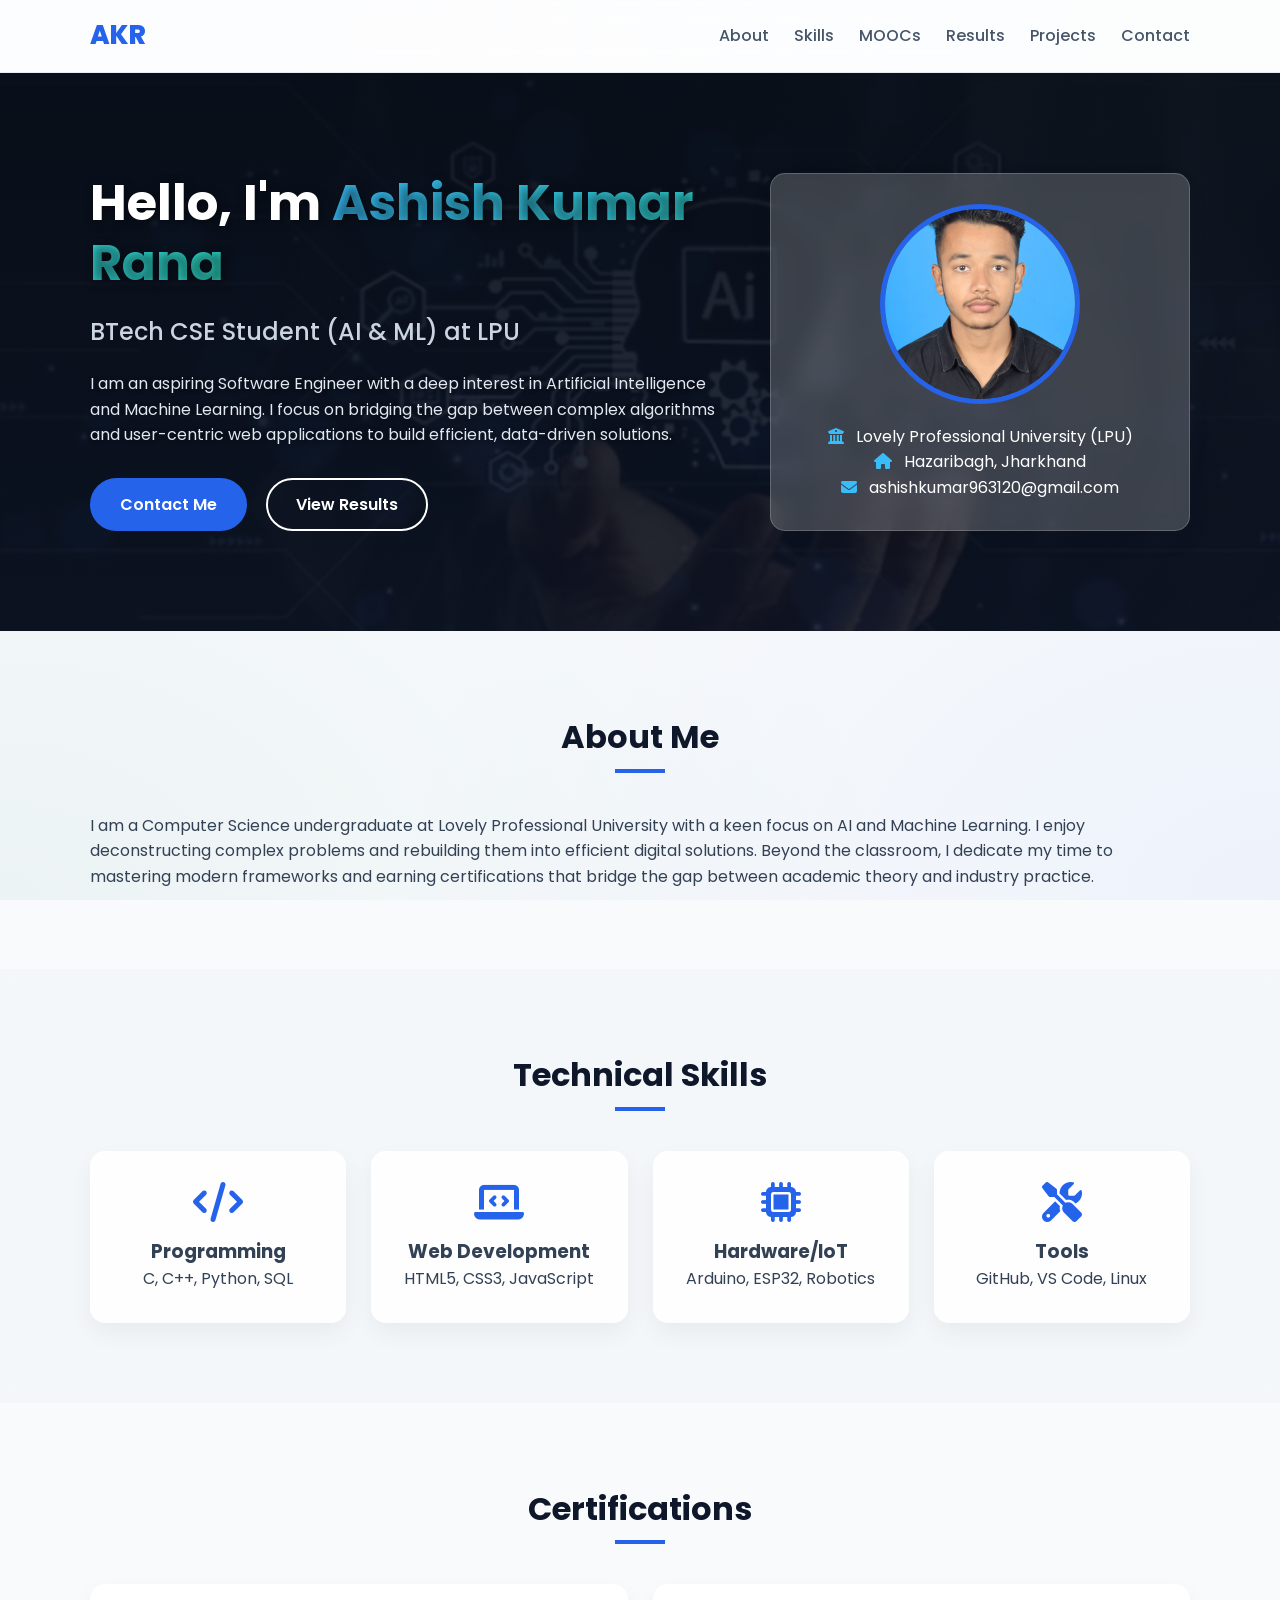
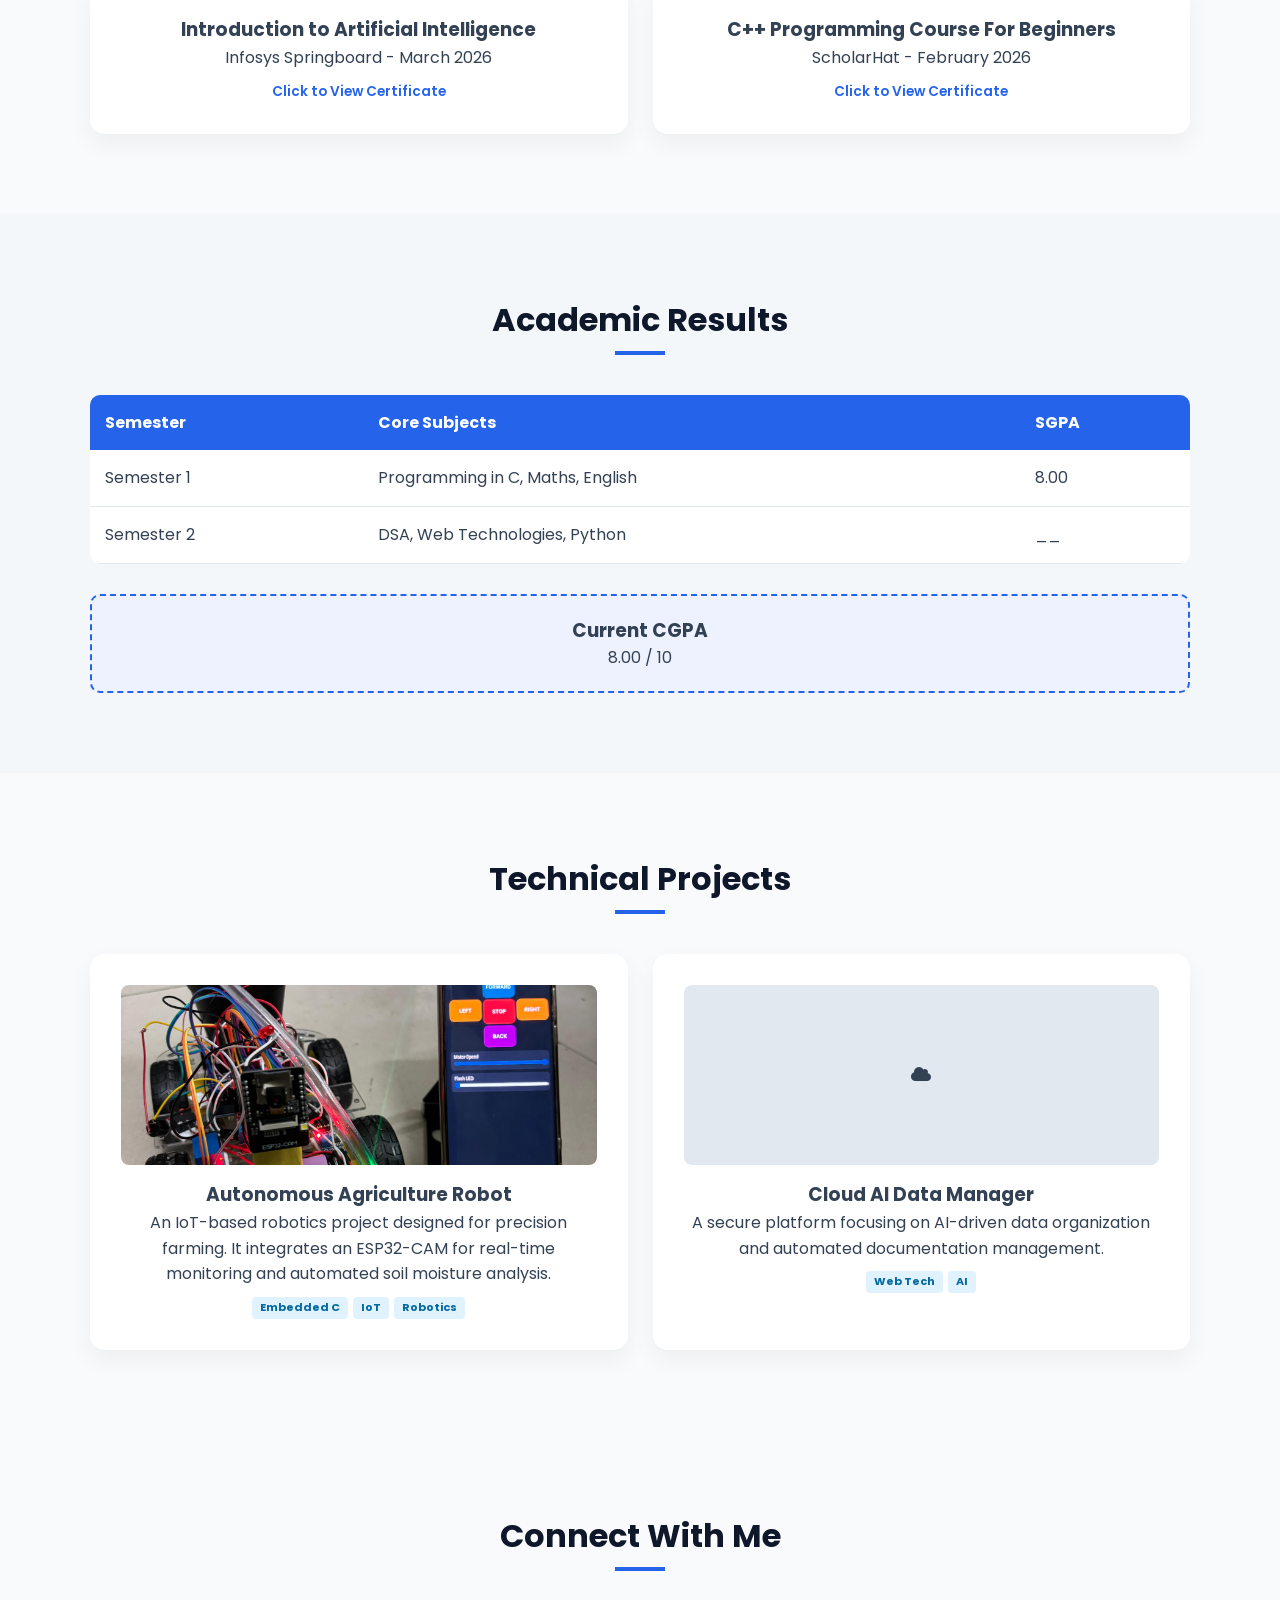
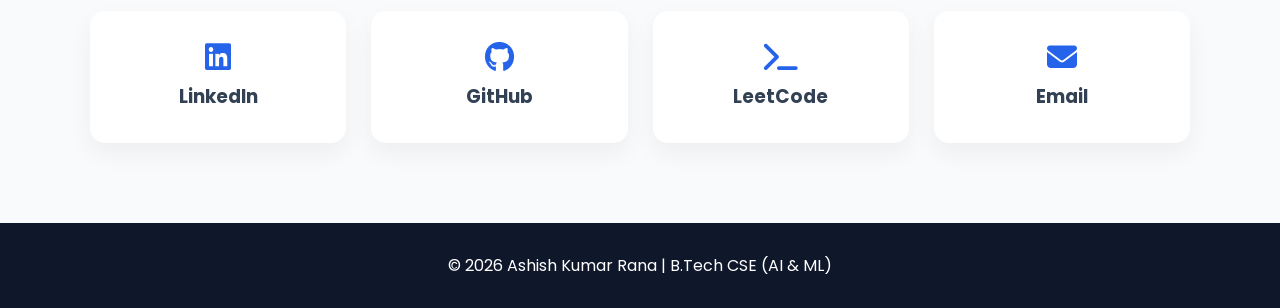
==== index.html @ e7916a93 "Add files via upload" ====
<!DOCTYPE html>
<html lang="en">
<head>
  <meta charset="UTF-8" />
 <meta name="viewport" content="width=device-width, initial-scale=1.0">
  <title>Ashish Kumar Rana | Portfolio</title>
  <link rel="preconnect" href="https://fonts.googleapis.com">
  <link rel="preconnect" href="https://fonts.gstatic.com" crossorigin>
  <link href="https://fonts.googleapis.com/css2?family=Poppins:wght@300;400;500;600;700&display=swap" rel="stylesheet">
  <link rel="stylesheet" href="https://cdnjs.cloudflare.com/ajax/libs/font-awesome/6.4.0/css/all.min.css">
  <link rel="stylesheet" href="style.css">
</head>
<body>

  <header>
    <div class="container">
      <nav>
        <div class="logo">AKR</div>
        <ul class="nav-links">
          <li><a href="#about">About</a></li>
          <li><a href="#skills">Skills</a></li>
          <li><a href="#certifications">MOOCs</a></li>
          <li><a href="#results">Results</a></li>
          <li><a href="#projects">Projects</a></li>
          <li><a href="#contact">Contact</a></li>
        </ul>
      </nav>
    </div>
  </header>

  <section class="hero" id="home">
    <div class="container hero-content">
      <div class="hero-text">
        <h1>Hello, I'm <span class="accent-text">Ashish Kumar Rana</span></h1>
        <h2>BTech CSE Student (AI & ML) at LPU</h2>
        <p>
        I am an aspiring Software Engineer with a deep interest in Artificial Intelligence and Machine Learning. I focus on bridging the gap between complex algorithms and user-centric web applications to build efficient, data-driven solutions.
        </p>
        <div class="hero-btns">
            <a href="#contact" class="btn">Contact Me</a>
            <a href="#results" class="btn btn-alt">View Results</a>
        </div>
      </div>

     <div class="profile-card">
  <div class="image-container">
      <img src="A-6147.jpg" alt="Ashish Kumar Rana" class="profile-img">
  </div>
  <div class="profile-info">
      <p><i class="fas fa-university"></i> Lovely Professional University (LPU)</p>
      <p><i class="fas fa-home"></i> Hazaribagh, Jharkhand</p>
      <p><i class="fas fa-envelope"></i> ashishkumar963120@gmail.com</p>
  </div>
</div>
    </div>
  </section>

  <section id="about" class="about">
    <div class="container">
      <h2 class="section-title">About Me</h2>
      <p>
       I am a Computer Science undergraduate at Lovely Professional University 
       with a keen focus on AI and Machine Learning. I enjoy deconstructing complex 
       problems and rebuilding them into efficient digital solutions. Beyond the 
       classroom, I dedicate my time to mastering modern frameworks and earning
        certifications that bridge the gap between academic theory and industry practice.
      </p>
    </div>
  </section>

  <section id="skills" class="bg-light">
    <div class="container">
      <h2 class="section-title">Technical Skills</h2>
      <div class="skills-grid">
        <div class="skill-box">
          <i class="fas fa-code"></i>
          <h3>Programming</h3>
          <p>C, C++, Python, SQL</p>
        </div>
        <div class="skill-box">
          <i class="fas fa-laptop-code"></i>
          <h3>Web Development</h3>
          <p>HTML5, CSS3, JavaScript</p>
        </div>
        <div class="skill-box">
          <i class="fas fa-microchip"></i>
          <h3>Hardware/IoT</h3>
          <p>Arduino, ESP32, Robotics</p>
        </div>
        <div class="skill-box">
          <i class="fas fa-tools"></i>
          <h3>Tools</h3>
          <p>GitHub, VS Code, Linux</p>
        </div>
      </div>
    </div>
  </section>

 <section id="certifications">
  <div class="container">
    <h2 class="section-title">Certifications</h2>
    <div class="cert-grid">

      
  
  <a href="image.png" target="_blank" class="cert-link">
    <div class="cert-box">
      <h3>Introduction to Artificial Intelligence</h3>
      <p>Infosys Springboard - March 2026</p>
      <span class="view-btn">Click to View Certificate</span>
    </div>
  </a>

  <a href="Screenshot 2026-02-07 154419.png" target="_blank" class="cert-link">
    <div class="cert-box">
      <h3>C++ Programming Course For Beginners</h3>
      <p>ScholarHat - February 2026</p>
      <span class="view-btn">Click to View Certificate</span>
    </div>
  </a>

</div>
      </a>

    </div>
  </div>
</section>

  <section id="results" class="bg-light">
    <div class="container">
      <h2 class="section-title">Academic Results</h2>
      <div class="table-container">
          <table class="result-table">
            <thead>
                <tr>
                  <th>Semester</th>
                  <th>Core Subjects</th>
                  <th>SGPA</th>
                </tr>
            </thead>
            <tbody>
                <tr>
                  <td>Semester 1</td>
                  <td>Programming in C, Maths, English</td>
                  <td>8.00</td>
                </tr>
                <tr>
                  <td>Semester 2</td>
                  <td>DSA, Web Technologies, Python</td>
                  <td>__</td>
                </tr>
            </tbody>
          </table>
      </div>

      <div class="cgpa-box">
        <h3>Current CGPA</h3>
        <p>8.00 / 10</p>
      </div>
    </div>
  </section>

 <section id="projects">
  <div class="container">
    <h2 class="section-title">Technical Projects</h2>
    <div class="project-grid">
      
      <div class="project-box">
        <div class="project-img-wrapper">
          <img src="image copy.png" alt="Smart Agriculture Robot" class="project-img">
        </div>
        <h3>Autonomous Agriculture Robot</h3>
        <p>An IoT-based robotics project designed for precision farming. It integrates an ESP32-CAM for real-time monitoring and automated soil moisture analysis.</p>
        <div class="tags">
          <span>Embedded C</span>
          <span>IoT</span>
          <span>Robotics</span>
        </div>
      </div>

      <div class="project-box">
        
        <div class="project-img-wrapper">
           <div class="placeholder-icon"><i class="fas fa-cloud"></i></div>
        </div>
        <h3>Cloud AI Data Manager</h3>
        <p>A secure platform focusing on AI-driven data organization and automated documentation management.</p>
        <div class="tags">
          <span>Web Tech</span>
          <span>AI</span>
        </div>
      </div>

    </div>
  </div>
</section>

  <section id="contact">
    <div class="container">
      <h2 class="section-title">Connect With Me</h2>
      <div class="contact-grid">
        <a href="https://linkedin.com/in/ashishkumarrana07" target="_blank" class="contact-box link-box">
          <i class="fab fa-linkedin"></i>
          <h3>LinkedIn</h3>
        </a>
        <a href="https://github.com/ashishkumar963120-debug" target="_blank" class="contact-box link-box">
          <i class="fab fa-github"></i>
          <h3>GitHub</h3>
        </a>
        <a href="https://leetcode.com/u/Ashish_Kumar_Rana07/" target="_blank" class="contact-box link-box">
          <i class="fas fa-terminal"></i>
          <h3>LeetCode</h3>
        </a>
        <a href="mailto:ashishkumar963120@gmail.com" class="contact-box link-box">
  <i class="fas fa-envelope"></i>
  <h3>Email</h3>
</a>
      </div>
    </div>
  </section>

  <footer>
    <div class="container">
      <p>© 2026 Ashish Kumar Rana | B.Tech CSE (AI & ML)</p>
    </div>
  </footer>

</body>
</html>
---- style.css ----
/* --- 1. Global Reset & Body --- */
* {
    margin: 0;
    padding: 0;
    box-sizing: border-box;
    font-family: 'Poppins', sans-serif;
}

body {
    background-color: #f8fafc;
    /* Mesh Gradient Background */
    background-image: 
        radial-gradient(at 0% 0%, rgba(37, 99, 235, 0.05) 0px, transparent 50%), 
        radial-gradient(at 100% 0%, rgba(15, 118, 110, 0.05) 0px, transparent 50%),
        radial-gradient(at 100% 100%, rgba(37, 99, 235, 0.05) 0px, transparent 50%),
        radial-gradient(at 0% 100%, rgba(15, 118, 110, 0.05) 0px, transparent 50%);
    color: #334155;
    line-height: 1.6;
    background-attachment: fixed;
}

html {
    scroll-behavior: smooth;
}

/* --- 2. Reusable Layout Classes --- */
.container {
    width: 90%;
    max-width: 1100px;
    margin: auto;
}

.accent-text {
    /* Brightened gradient for readability on dark hero background */
    background: linear-gradient(to right, #38bdf8, #2dd4bf);
    -webkit-background-clip: text;
    -webkit-text-fill-color: transparent;
    font-weight: 700;
}

.bg-light {
    background-color: rgba(241, 245, 249, 0.6);
    backdrop-filter: blur(10px);
}

/* --- 3. Header & Navigation --- */
header {
    background: rgba(255, 255, 255, 0.8);
    backdrop-filter: blur(12px);
    padding: 15px 0;
    position: sticky;
    top: 0;
    z-index: 1000;
    border-bottom: 1px solid rgba(226, 232, 240, 0.8);
}

nav {
    display: flex;
    justify-content: space-between;
    align-items: center;
}

.logo {
    font-size: 26px;
    font-weight: 800;
    color: #2563eb;
}

.nav-links {
    list-style: none;
    display: flex;
    gap: 25px;
}

.nav-links a {
    text-decoration: none;
    color: #475569;
    font-weight: 500;
    transition: 0.3s;
}

.nav-links a:hover {
    color: #2563eb;
}

/* --- 4. Hero Section (With Background Image & Readability Fix) --- */
.hero {
    padding: 100px 0;
    position: relative;
    /* Darker overlay for better text contrast */
    background-image: linear-gradient(rgba(15, 23, 42, 0.85), rgba(15, 23, 42, 0.75)), 
                      url('image copy 4.png');
    background-attachment: fixed;
    background-size: cover;
    background-position: center;
    background-repeat: no-repeat;
    color: white; /* Base text color for hero */
}



/* others */
/* --- 4. Enhanced Hero Section (High-Tech Theme) --- */
.hero {
    padding: 100px 0;
    position: relative;
    overflow: hidden;

    /* Step A: Apply Dark Tech Gradient Overly */
    /* linear-gradient(Darker Tint, Medium Tint) */
    background-image: linear-gradient(rgba(8, 15, 25, 0.95), rgba(15, 23, 42, 0.85)), 
                      url('image copy 4.png'); /* Use a specific high-tech network image link here or use your image file name */
    
    /* Step B: Fixed Parallax Effect */
    background-attachment: fixed; /* Pins image while text scrolls */
    background-size: cover;      /* Prevents stretching */
    background-position: center;   /* Centers the image */
    background-repeat: no-repeat;
    
    /* Step C: Global text color for hero is now white */
    color: white; 
}

/* Make sure text above image is clear */
.hero-content {
    display: grid;
    grid-template-columns: 1.2fr 0.8fr;
    gap: 50px;
    align-items: center;
    z-index: 2;
}

/* Main Hello text */
.hero-text h1 {
    font-size: 50px;
    line-height: 1.2;
    margin-bottom: 20px;
    /* Soft shadow to outline letters */
    text-shadow: 2px 2px 10px rgba(0, 0, 0, 0.5);
}

/* Your Name: Bright Neon-Tech Gradient */
.accent-text {
    background: linear-gradient(to right, #38bdf8, #2dd4bf);
    -webkit-background-clip: text;
    -webkit-text-fill-color: transparent;
    font-weight: 700;
}

/* Secondary Course Info text */
.hero-text h2 {
    font-weight: 500;
    color: #cbd5e1; /* Lighter gray */
    margin-bottom: 20px;
}

/* Description paragraph text shadow */
.hero-text p {
    color: #e2e8f0;
    text-shadow: 1px 1px 5px rgba(0, 0, 0, 0.3);
}

/* --- 5. Enhanced Profile & Standard Cards --- */
/* (Base styles remain the same, just updating icon color) */
.profile-info i {
    color: #38bdf8; /* Bright Cyan icons to match name */
    margin-right: 8px;
}

/* --- 7. Buttons (Readable on Dark Background) --- */
.hero-btns {
    margin-top: 30px;
}

.btn {
    padding: 12px 28px;
    border-radius: 50px;
    text-decoration: none;
    font-weight: 600;
    display: inline-block;
    transition: 0.3s;
    background: #2563eb;
    color: white;
    border: 2px solid #2563eb;
}

.btn-alt {
    background: transparent;
    color: white;
    border: 2px solid white;
    margin-left: 15px;
}

.btn:hover {
    transform: translateY(-3px);
    box-shadow: 0 10px 20px rgba(56, 189, 248, 0.3);
    background: white;
    color: #2563eb;
}
/* others */



.hero-content {
    display: grid;
    grid-template-columns: 1.2fr 0.8fr;
    gap: 50px;
    align-items: center;
    z-index: 2;
}

.hero-text h1 {
    font-size: 50px;
    line-height: 1.2;
    margin-bottom: 20px;
    text-shadow: 2px 2px 10px rgba(0, 0, 0, 0.5);
}

.hero-text h2 {
    font-weight: 500;
    color: #cbd5e1; 
    margin-bottom: 20px;
}

.hero-text p {
    color: #e2e8f0;
    text-shadow: 1px 1px 5px rgba(0, 0, 0, 0.3);
}

/* --- 5. Profile & Standard Cards --- */
.skill-box, .cert-box, .project-box, .contact-box, .profile-card {
    background: rgba(255, 255, 255, 0.9);
    backdrop-filter: blur(5px);
    border: 1px solid rgba(255, 255, 255, 0.3);
    padding: 30px;
    border-radius: 15px;
    box-shadow: 0 10px 25px rgba(0, 0, 0, 0.05);
    transition: all 0.3s ease;
    text-align: center;
    color: #334155; /* Ensures card text is dark */
}

/* Specific styling for the Hero Profile Card */
.profile-card {
    background: rgba(255, 255, 255, 0.2); 
    backdrop-filter: blur(10px);
    -webkit-backdrop-filter: blur(10px);
    border: 1px solid rgba(255, 255, 255, 0.2);
    color: white; /* Profile card text in hero */
}

.image-container {
    width: 200px;
    height: 200px;
    margin: 0 auto 20px;
    border-radius: 50%;
    overflow: hidden;
    border: 5px solid #2563eb;
}

.profile-img {
    width: 100%;
    height: 100%;
    object-fit: cover;
}

.profile-info i {
    color: #38bdf8;
    margin-right: 8px;
}

/* --- 6. Hover States --- */
.skill-box:hover, .project-box:hover, .cert-link:hover .cert-box {
    transform: translateY(-10px);
    box-shadow: 0 20px 25px rgba(0, 0, 0, 0.1);
    border-color: #38bdf8;
}

/* --- 7. Buttons --- */
.hero-btns {
    margin-top: 30px;
}

.btn {
    padding: 12px 28px;
    border-radius: 50px;
    text-decoration: none;
    font-weight: 600;
    display: inline-block;
    transition: 0.3s;
    background: #2563eb;
    color: white;
    border: 2px solid #2563eb;
}

.btn-alt {
    background: transparent;
    color: white;
    border: 2px solid white;
    margin-left: 15px;
}

.btn:hover {
    transform: translateY(-3px);
    box-shadow: 0 10px 20px rgba(56, 189, 248, 0.3);
    background: white;
    color: #2563eb;
}

/* --- 8. Section Headers --- */
section {
    padding: 80px 0;
}

.section-title {
    text-align: center;
    font-size: 32px;
    margin-bottom: 50px;
    position: relative;
    color: #0f172a;
}

.section-title::after {
    content: '';
    width: 50px;
    height: 4px;
    background: #2563eb;
    position: absolute;
    bottom: -10px;
    left: 50%;
    transform: translateX(-50%);
}

/* --- 9. Grids --- */
.skills-grid, .cert-grid, .project-grid, .contact-grid {
    display: grid;
    grid-template-columns: repeat(auto-fit, minmax(240px, 1fr));
    gap: 25px;
}

.skill-box i {
    font-size: 40px;
    color: #2563eb;
    margin-bottom: 15px;
}

/* --- 10. Tables & Results --- */
.table-container {
    overflow-x: auto;
}

.result-table {
    width: 100%;
    border-collapse: collapse;
    background: white;
    border-radius: 10px;
    overflow: hidden;
}

.result-table th {
    background: #2563eb;
    color: white;
    padding: 15px;
    text-align: left;
}

.result-table td {
    padding: 15px;
    border-bottom: 1px solid #e2e8f0;
}

.cgpa-box {
    margin-top: 30px;
    text-align: center;
    background: #eef2ff;
    padding: 20px;
    border-radius: 10px;
    border: 2px dashed #2563eb;
}

/* --- 11. Project Images --- */
.project-img-wrapper {
    width: 100%;
    height: 180px;
    overflow: hidden;
    border-radius: 8px;
    margin-bottom: 15px;
    background: #e2e8f0;
    display: flex;
    align-items: center;
    justify-content: center;
}

.project-img {
    width: 100%;
    height: 100%;
    object-fit: cover;
    transition: 0.3s ease;
}

.tags {
    margin-top: 10px;
    display: flex;
    gap: 5px;
    justify-content: center;
}

.tags span {
    background: #e0f2fe;
    color: #0369a1;
    font-size: 11px;
    padding: 2px 8px;
    border-radius: 4px;
    font-weight: bold;
}

/* --- 12. Links & Socials --- */
.cert-link {
    text-decoration: none;
    color: inherit;
}

.view-btn {
    display: block;
    margin-top: 10px;
    font-size: 0.85rem;
    color: #2563eb;
    font-weight: 600;
}

.link-box {
    text-decoration: none;
    color: inherit;
    display: flex;
    flex-direction: column;
    align-items: center;
}

.link-box i {
    font-size: 30px;
    margin-bottom: 10px;
    color: #2563eb;
}

.link-box:hover {
    background: #2563eb;
    color: white;
}

.link-box:hover i {
    color: white;
}

/* --- 10. Footer --- */
footer { 
    background: #0f172a; 
    color: white; 
    padding: 30px 0; 
    text-align: center; 
}

/* --- 11. Advanced Responsive View (Mobile & Tablet) --- */
@media (max-width: 768px) {
    /* Hero Section Adjustments */
    .hero {
        padding: 60px 0;
        background-attachment: scroll; /* Fixed bg can be buggy on some mobile browsers */
    }

    .hero-content {
        grid-template-columns: 1fr; /* Stack text and photo vertically */
        text-align: center;
        gap: 30px;
    }

    .hero-text h1 {
        font-size: 32px; /* Smaller font for mobile screens */
    }

    .hero-btns {
        display: flex;
        flex-direction: column; /* Stack buttons on top of each other */
        gap: 15px;
    }

    .btn-alt {
        margin-left: 0; /* Remove side margin from second button */
    }

    /* Navigation */
    .nav-links {
        display: none; /* Hide links on mobile (Commonly replaced by a hamburger menu) */
    }

    /* Profile Card */
    .profile-card {
        margin: 0 auto;
        max-width: 100%;
        padding: 20px;
    }

    .image-container {
        width: 150px;
        height: 150px;
    }

    /* Grids: Show 1 column on small phones, 2 on tablets */
    .skills-grid, .cert-grid, .project-grid, .contact-grid {
        grid-template-columns: 1fr;
        gap: 20px;
    }

    /* Section Titles */
    .section-title {
        font-size: 26px;
    }

    /* Results Table: Allow horizontal swiping so it doesn't break layout */
    .table-container {
        overflow-x: auto;
        -webkit-overflow-scrolling: touch;
    }
}
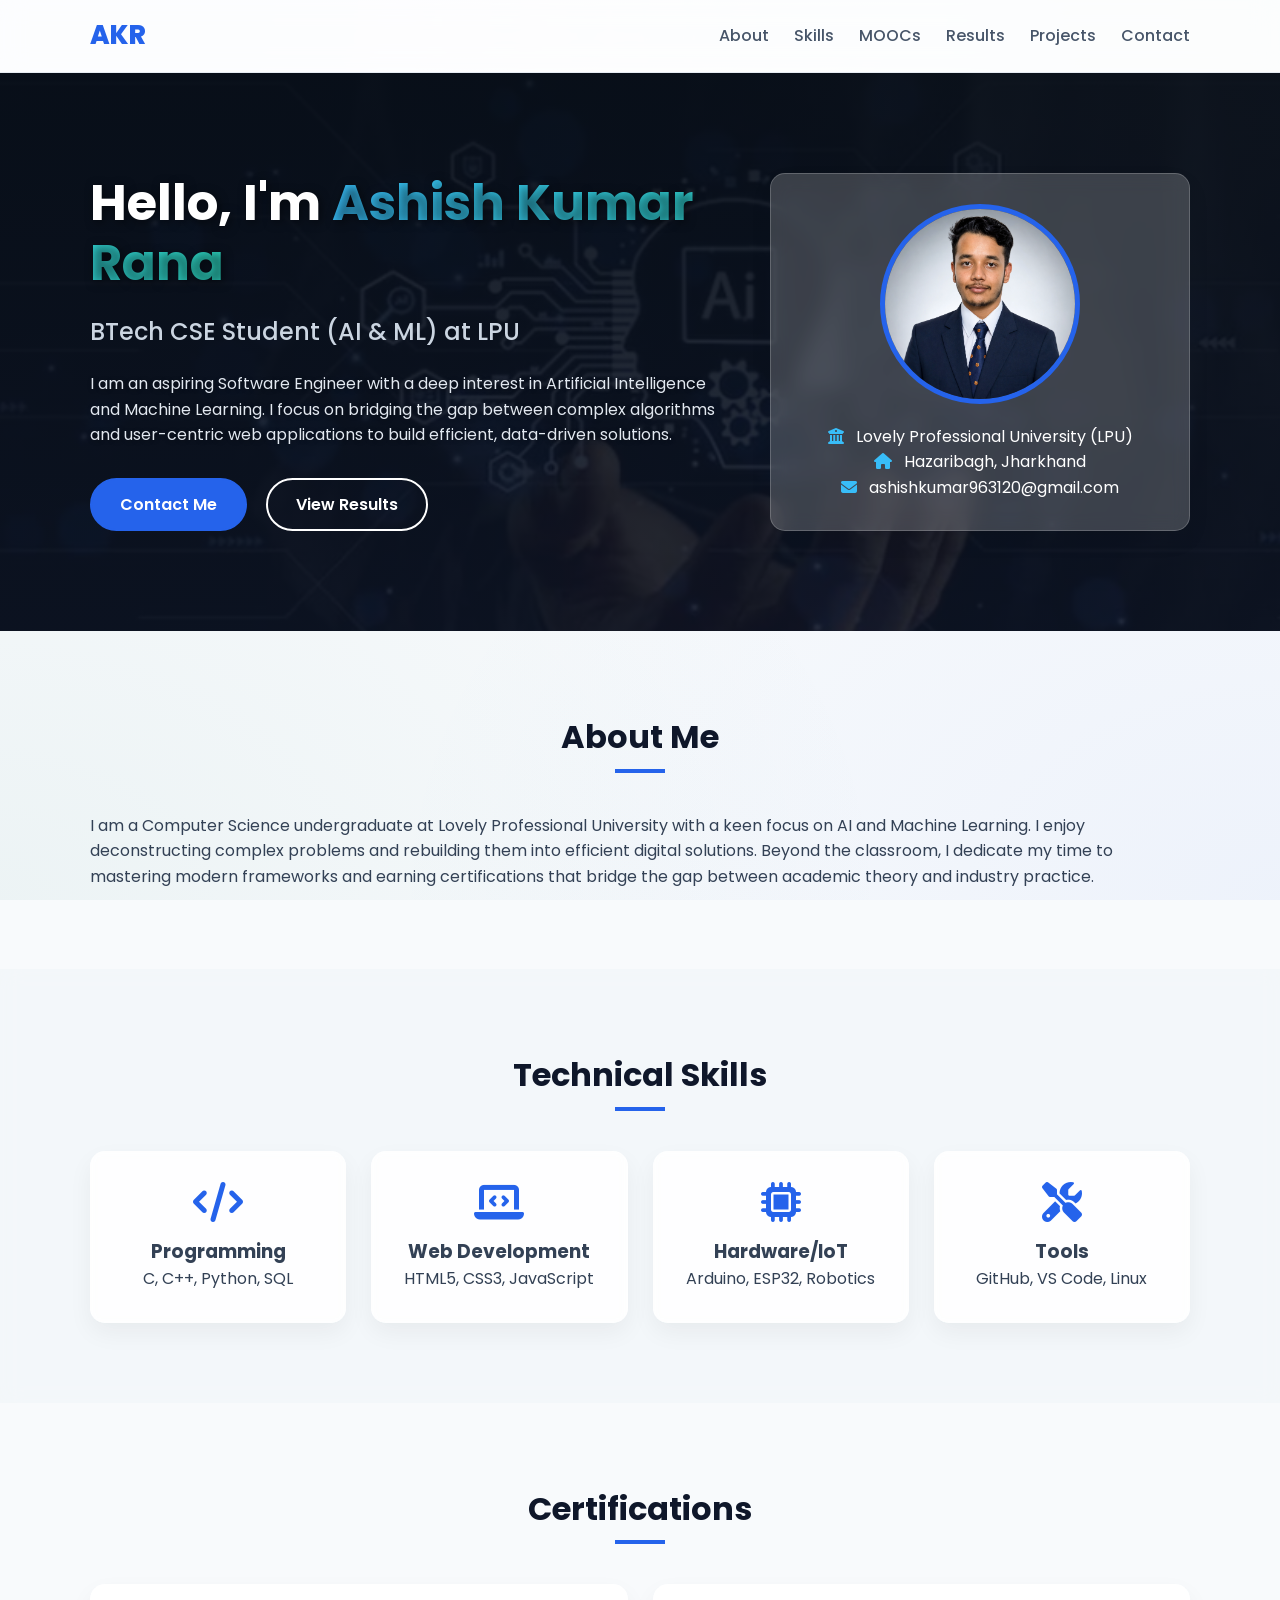
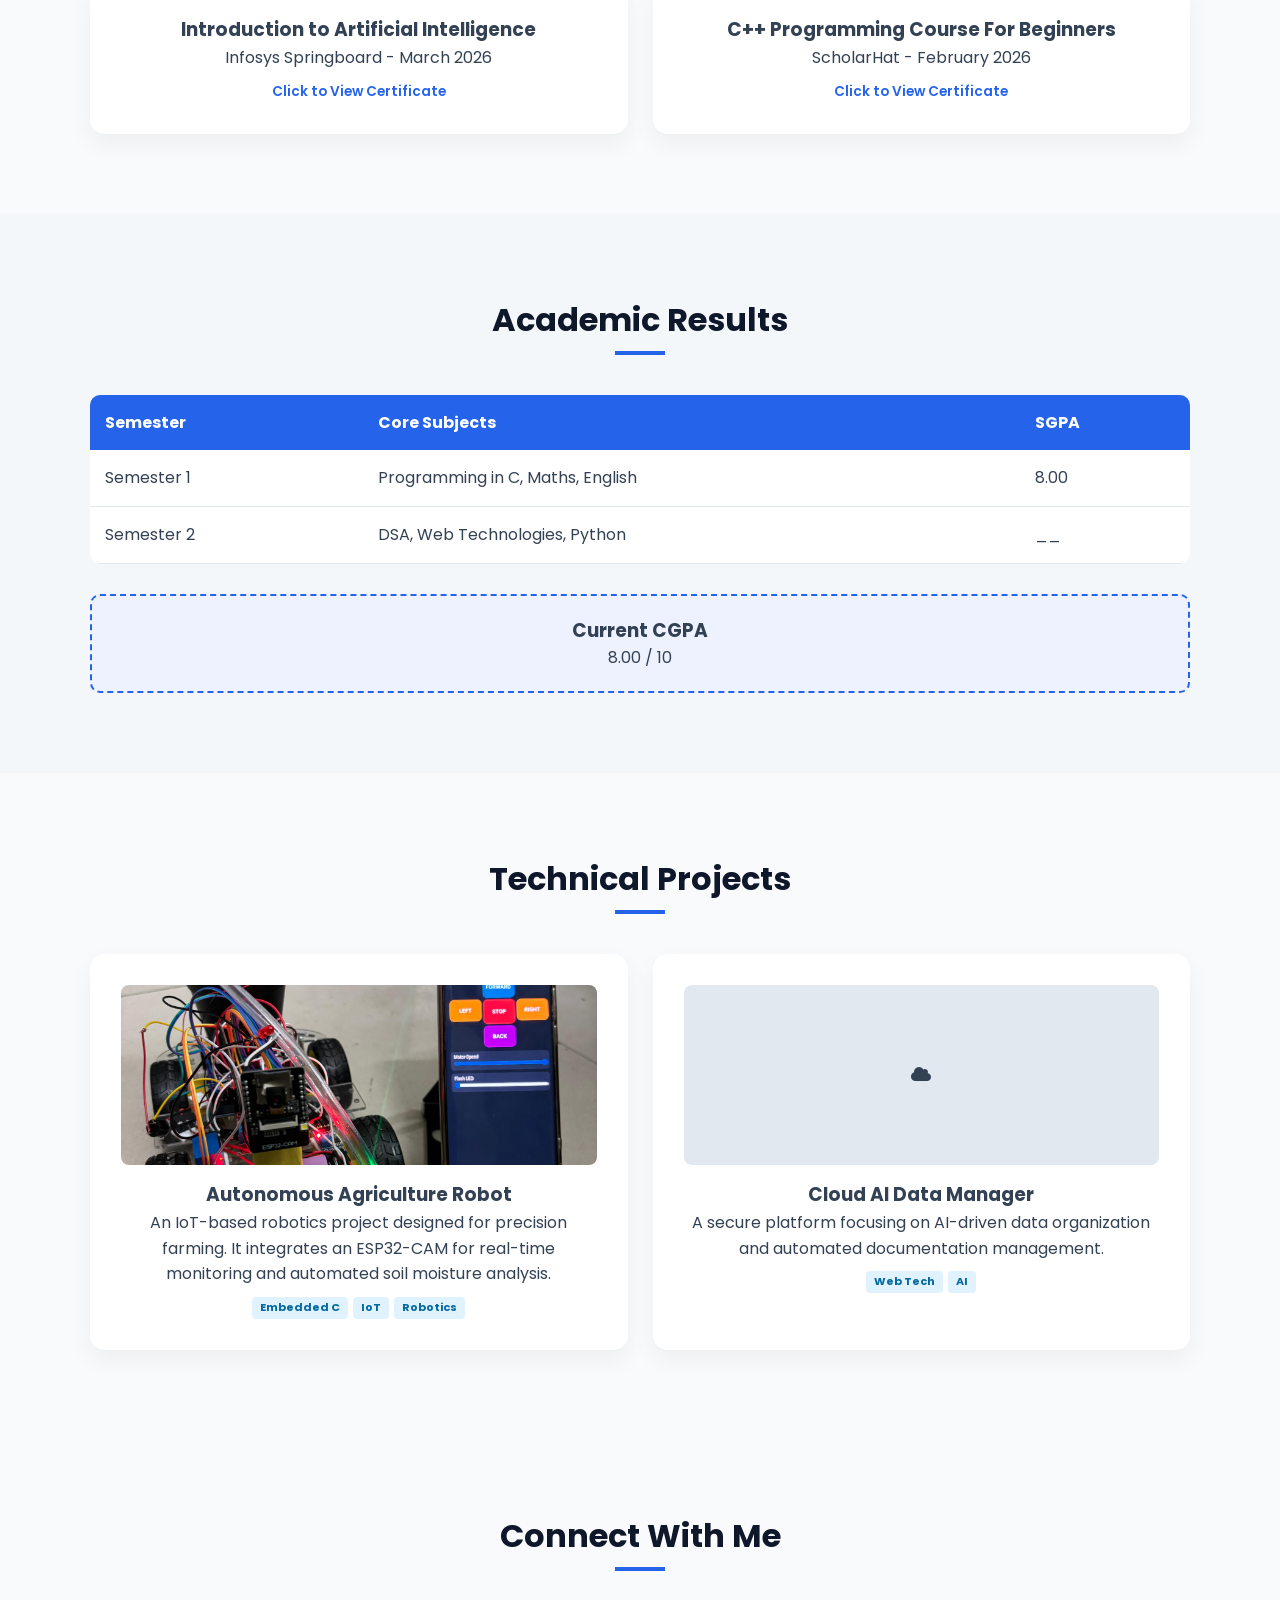
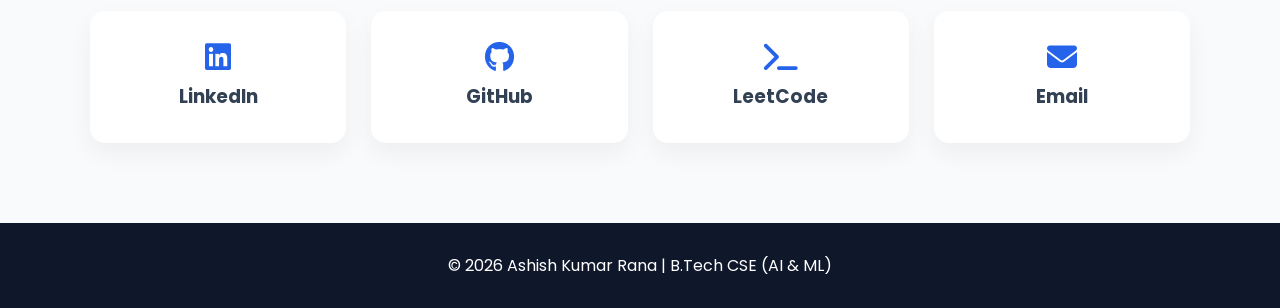
==== commit 91e879fc: "Fix HTML structure and update profile image" ====
--- a/index.html
+++ b/index.html
@@ -44,7 +44,7 @@
 
      <div class="profile-card">
   <div class="image-container">
-      <img src="A-6147.jpg" alt="Ashish Kumar Rana" class="profile-img">
+      <img src="profilephoto.png" alt="Ashish Kumar Rana" class="profile-img">
   </div>
   <div class="profile-info">
       <p><i class="fas fa-university"></i> Lovely Professional University (LPU)</p>
@@ -226,4 +226,4 @@
   </footer>
 
 </body>
-</html>+</html>
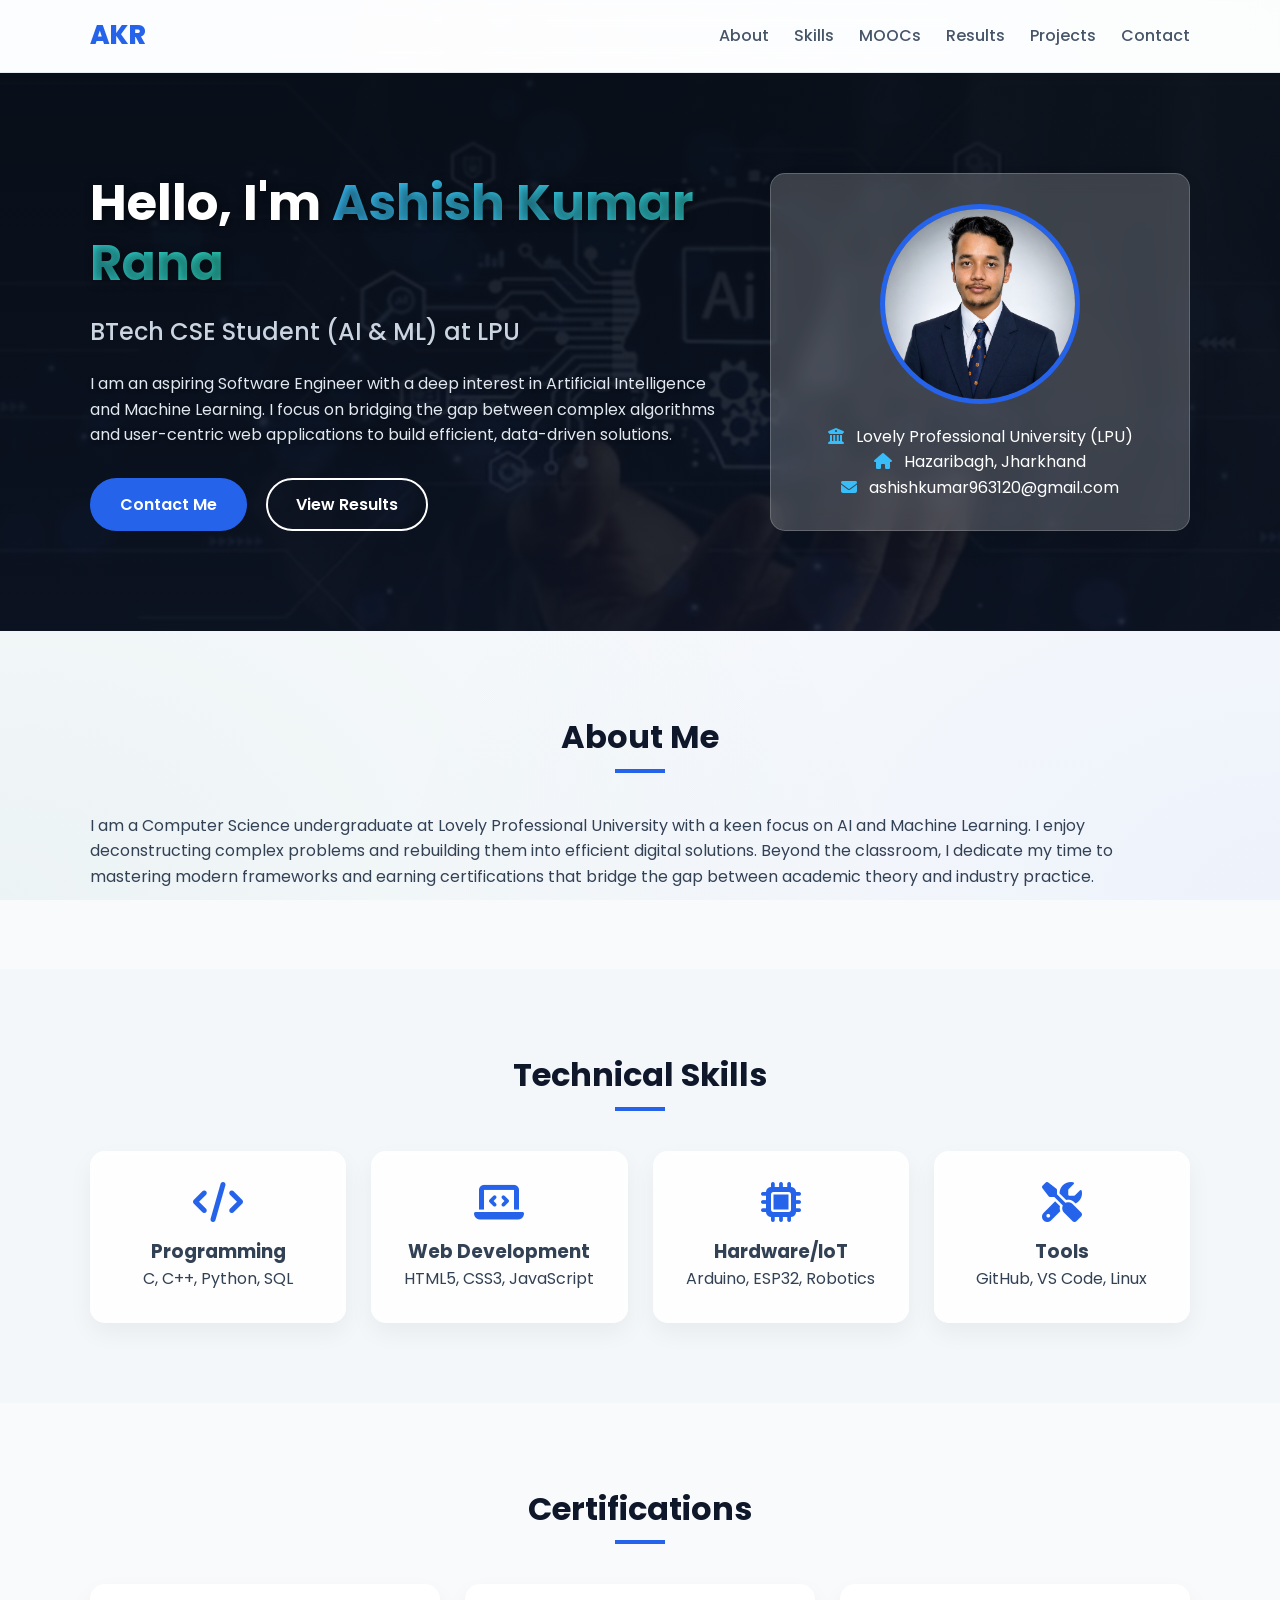
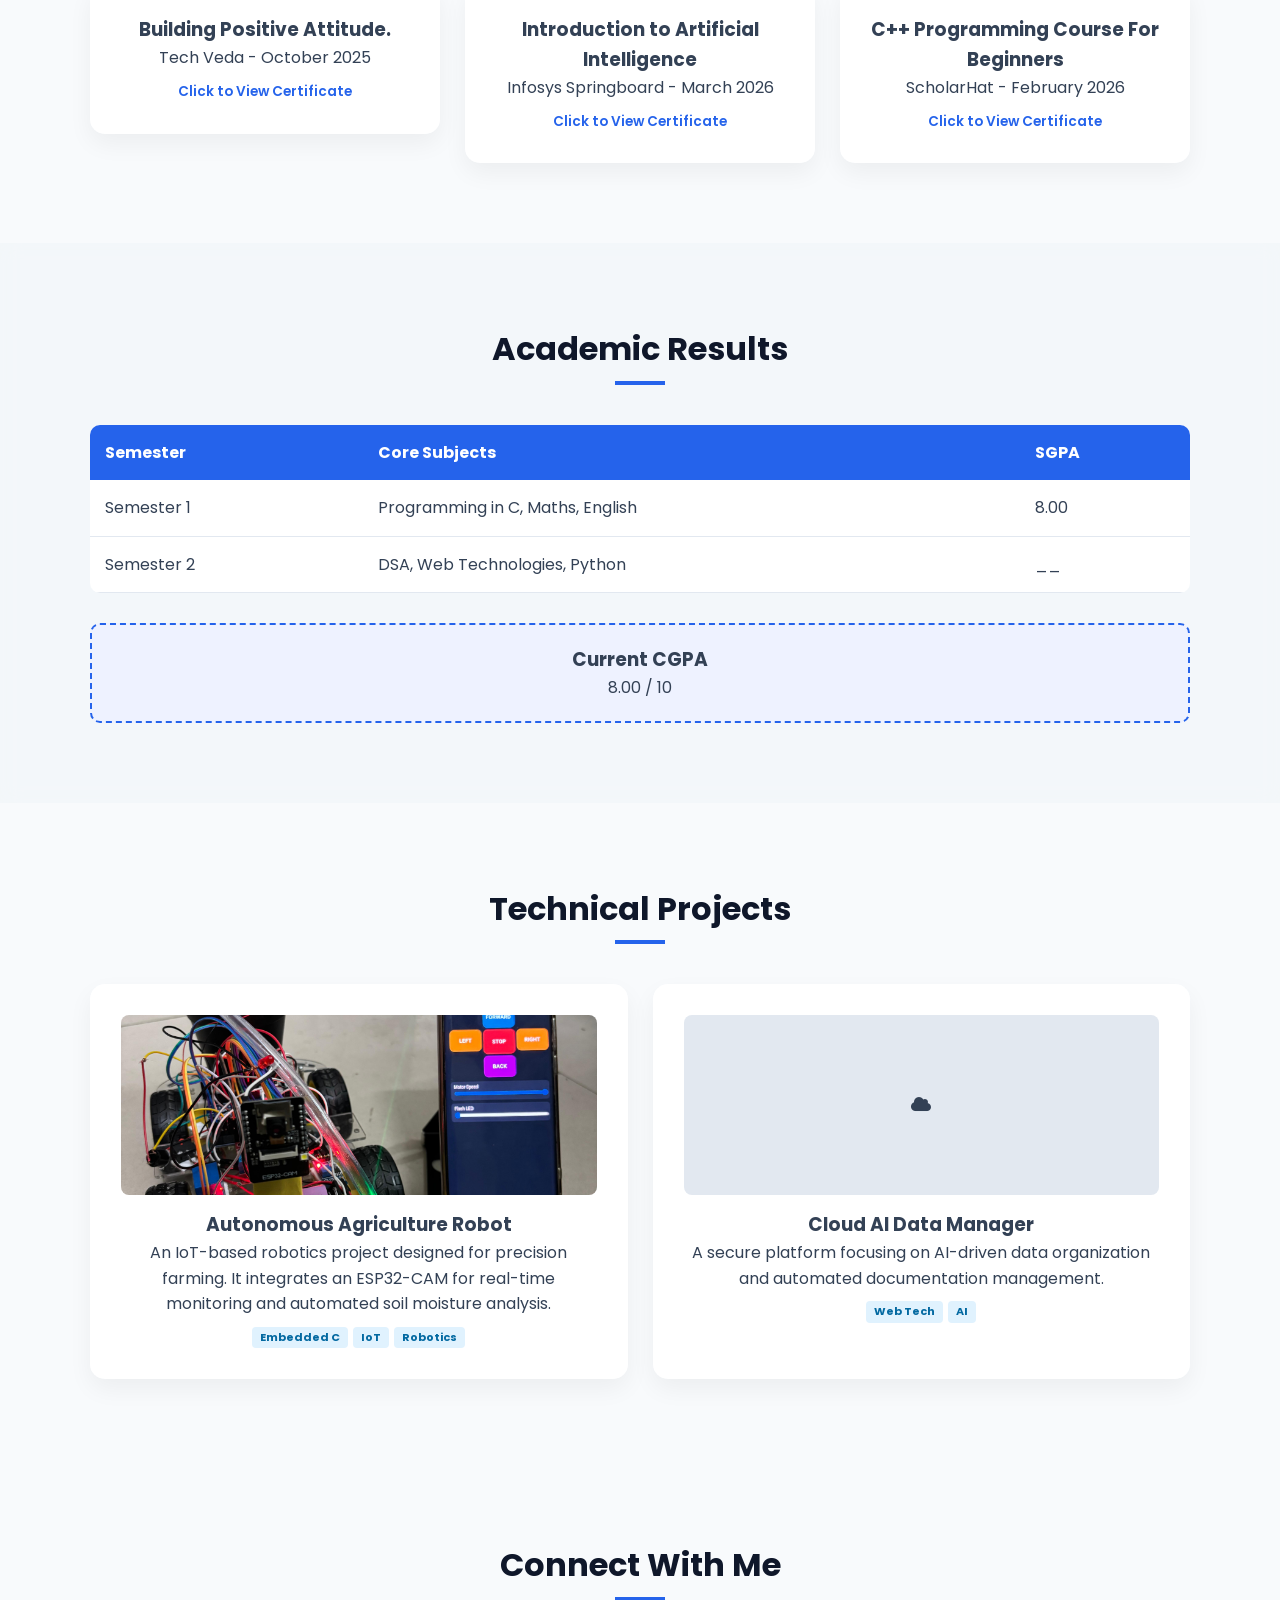
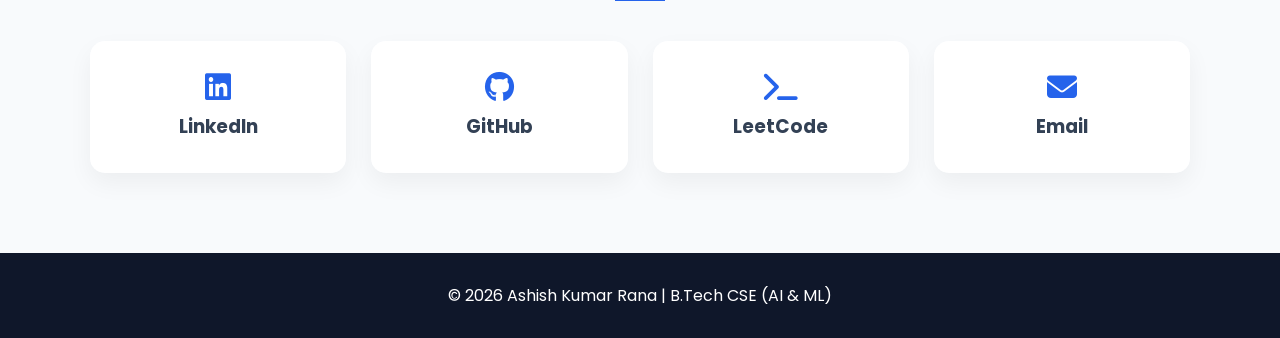
==== commit b9dc8171: "Fix HTML formatting and update content" ====
--- a/index.html
+++ b/index.html
@@ -101,7 +101,13 @@
     <h2 class="section-title">Certifications</h2>
     <div class="cert-grid">
 
-      
+       <a href="nontechnicalmooc.png" target="_blank" class="cert-link">
+    <div class="cert-box">
+      <h3>Building Positive Attitude.</h3>
+      <p>Tech Veda - October 2025</p>
+      <span class="view-btn">Click to View Certificate</span>
+    </div>
+  </a> 
   
   <a href="image.png" target="_blank" class="cert-link">
     <div class="cert-box">
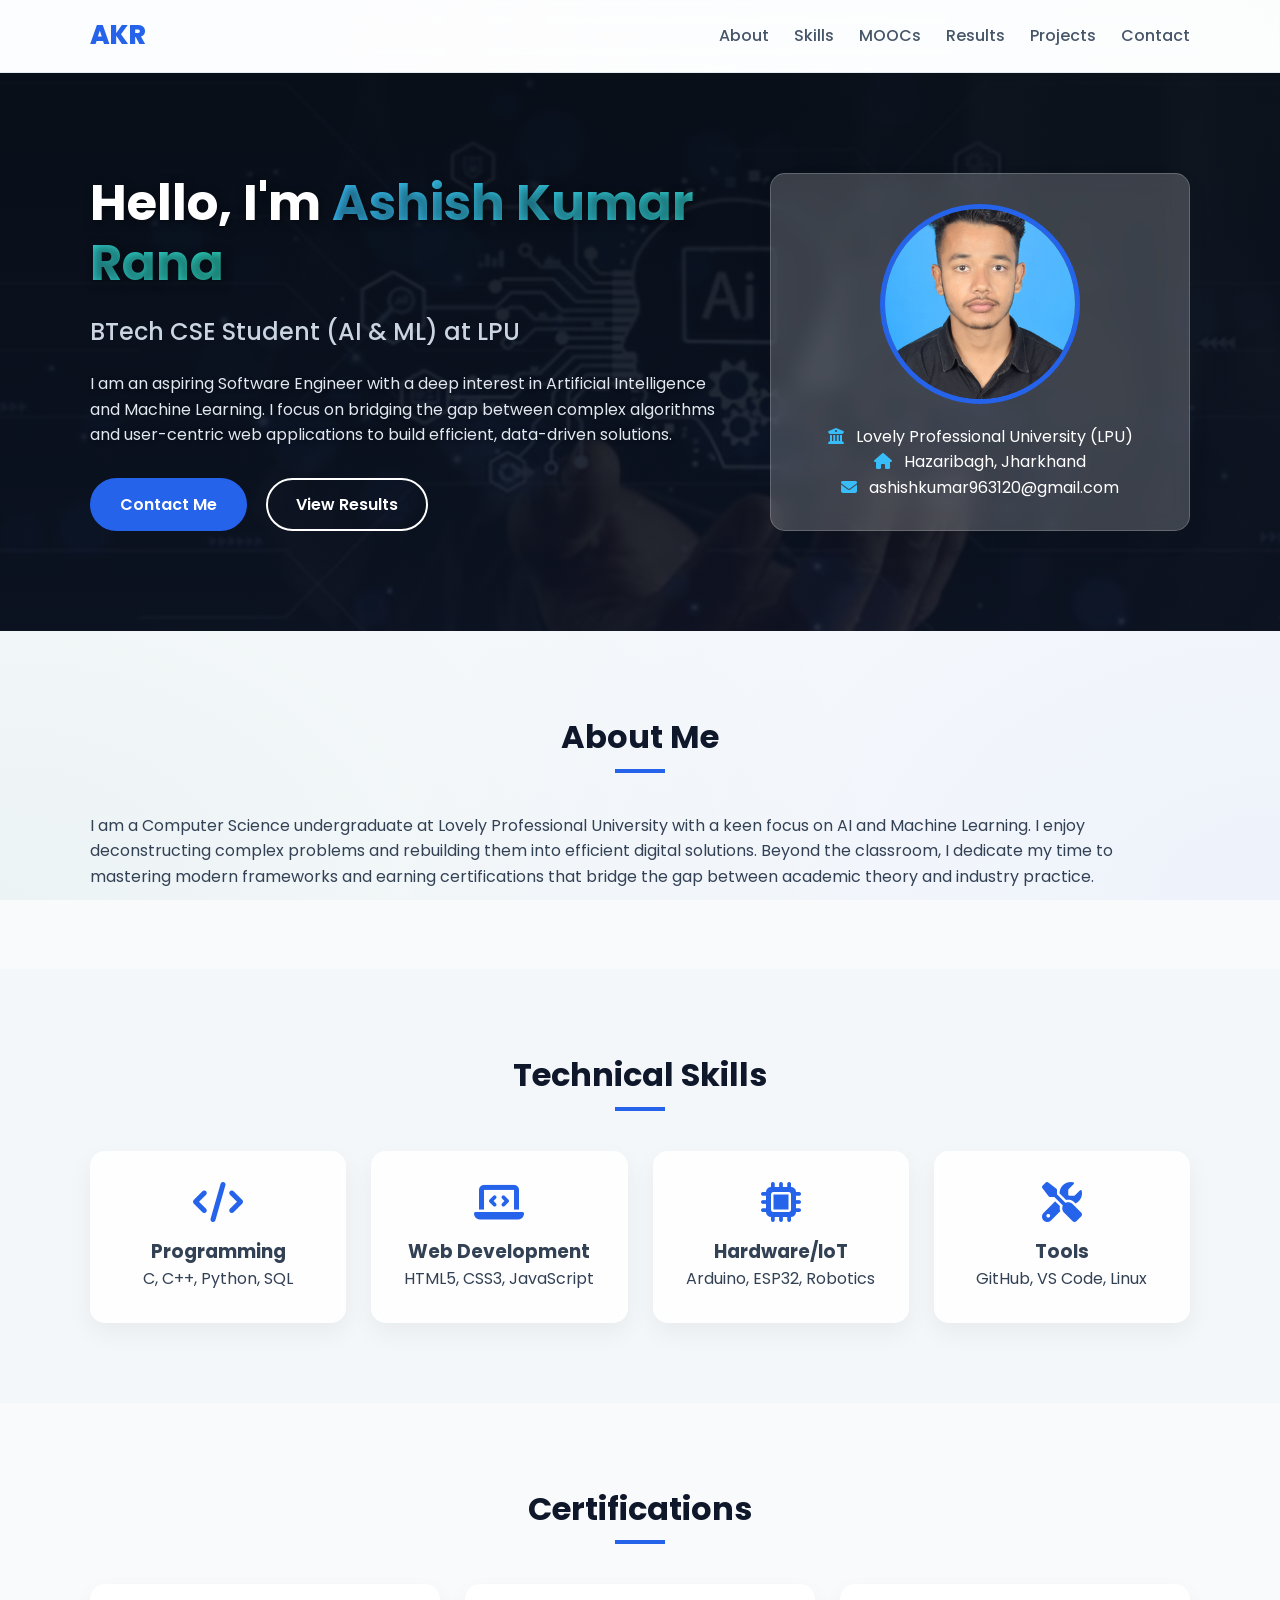
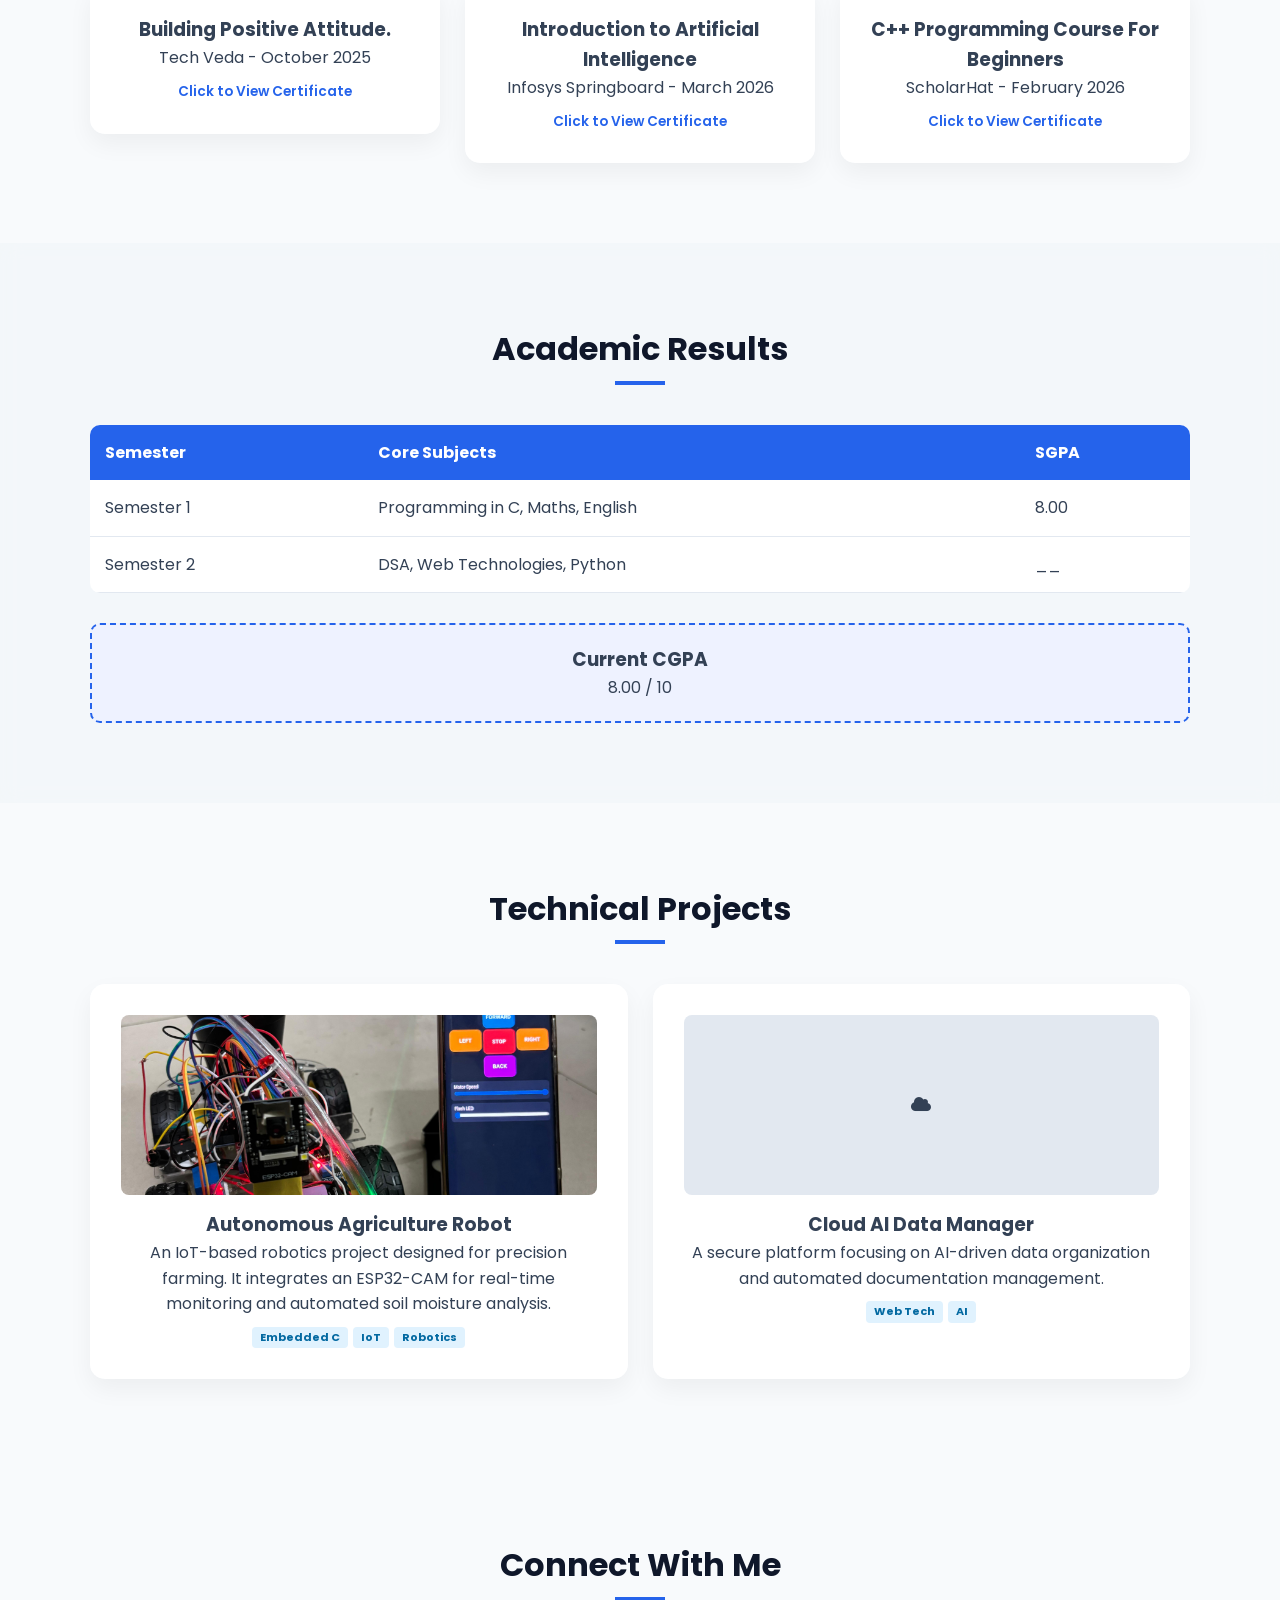
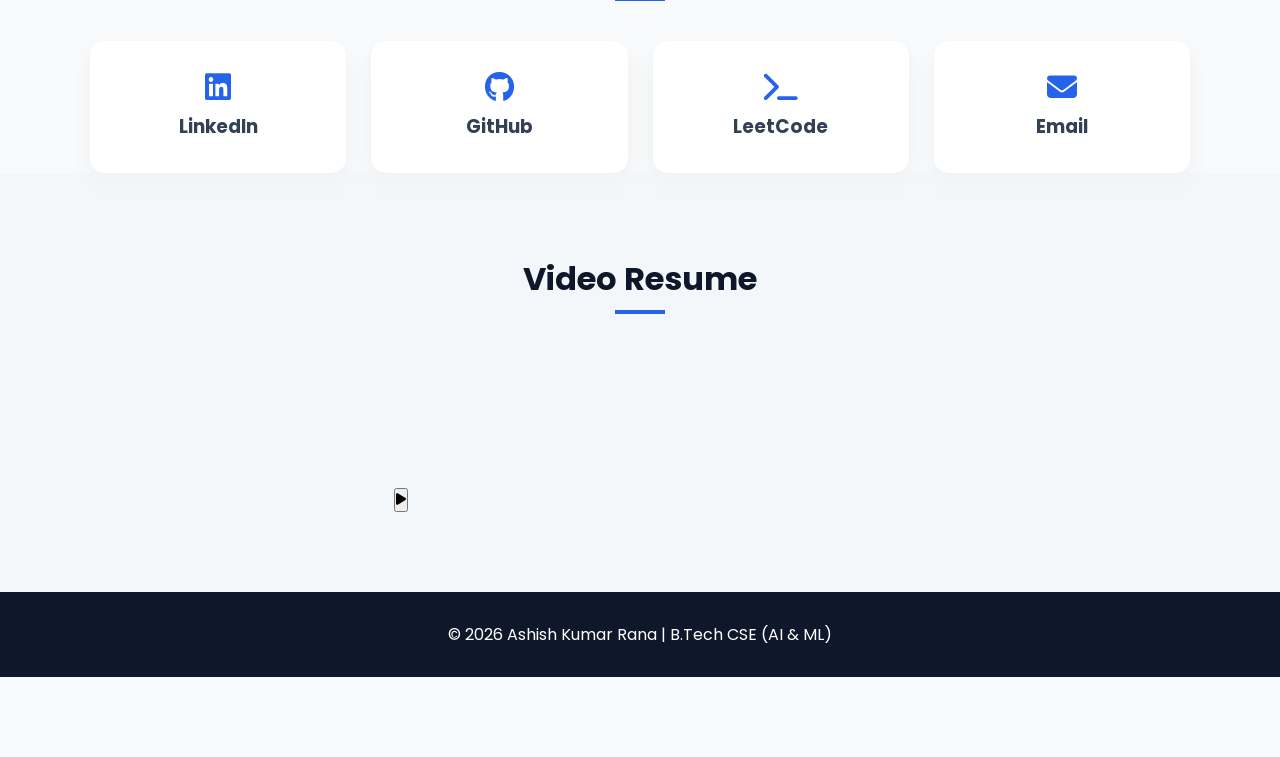
==== commit ce4092d8: "Refactor index.html structure and content" ====
--- a/index.html
+++ b/index.html
@@ -10,6 +10,7 @@
   <link rel="stylesheet" href="https://cdnjs.cloudflare.com/ajax/libs/font-awesome/6.4.0/css/all.min.css">
   <link rel="stylesheet" href="style.css">
 </head>
+
 <body>
 
   <header>
@@ -44,7 +45,7 @@
 
      <div class="profile-card">
   <div class="image-container">
-      <img src="profilephoto.png" alt="Ashish Kumar Rana" class="profile-img">
+      <img src="A-6147.jpg" alt="Ashish Kumar Rana" class="profile-img">
   </div>
   <div class="profile-info">
       <p><i class="fas fa-university"></i> Lovely Professional University (LPU)</p>
@@ -54,6 +55,7 @@
 </div>
     </div>
   </section>
+  
 
   <section id="about" class="about">
     <div class="container">
@@ -68,6 +70,8 @@
     </div>
   </section>
 
+ 
+
   <section id="skills" class="bg-light">
     <div class="container">
       <h2 class="section-title">Technical Skills</h2>
@@ -101,14 +105,15 @@
     <h2 class="section-title">Certifications</h2>
     <div class="cert-grid">
 
-       <a href="nontechnicalmooc.png" target="_blank" class="cert-link">
+      
+  
+  <a href="nontechnicalmooc.png" target="_blank" class="cert-link">
     <div class="cert-box">
       <h3>Building Positive Attitude.</h3>
       <p>Tech Veda - October 2025</p>
       <span class="view-btn">Click to View Certificate</span>
     </div>
-  </a> 
-  
+  </a>
   <a href="image.png" target="_blank" class="cert-link">
     <div class="cert-box">
       <h3>Introduction to Artificial Intelligence</h3>
@@ -223,7 +228,21 @@
 </a>
       </div>
     </div>
-  </section>
+<section id="video-resume" class="bg-light">
+  <div class="container">
+    <h2 class="section-title">Video Resume</h2>
+    <div class="video-wrapper-portrait">
+      <video id="resumeVideo" class="resume-video-portrait" poster="video-thumbnail.jpg">
+        <source src="WhatsApp Video 2026-04-26 at 6.35.06 PM.mp4" type="video/mp4">
+        Your browser does not support the video tag.
+      </video>
+      
+      <button id="playBtn" class="center-play-btn">
+        <i class="fas fa-play"></i>
+      </button>
+    </div>
+  </div>
+</section>
 
   <footer>
     <div class="container">
@@ -231,5 +250,6 @@
     </div>
   </footer>
 
+  <script src="script.js"></script>
 </body>
 </html>
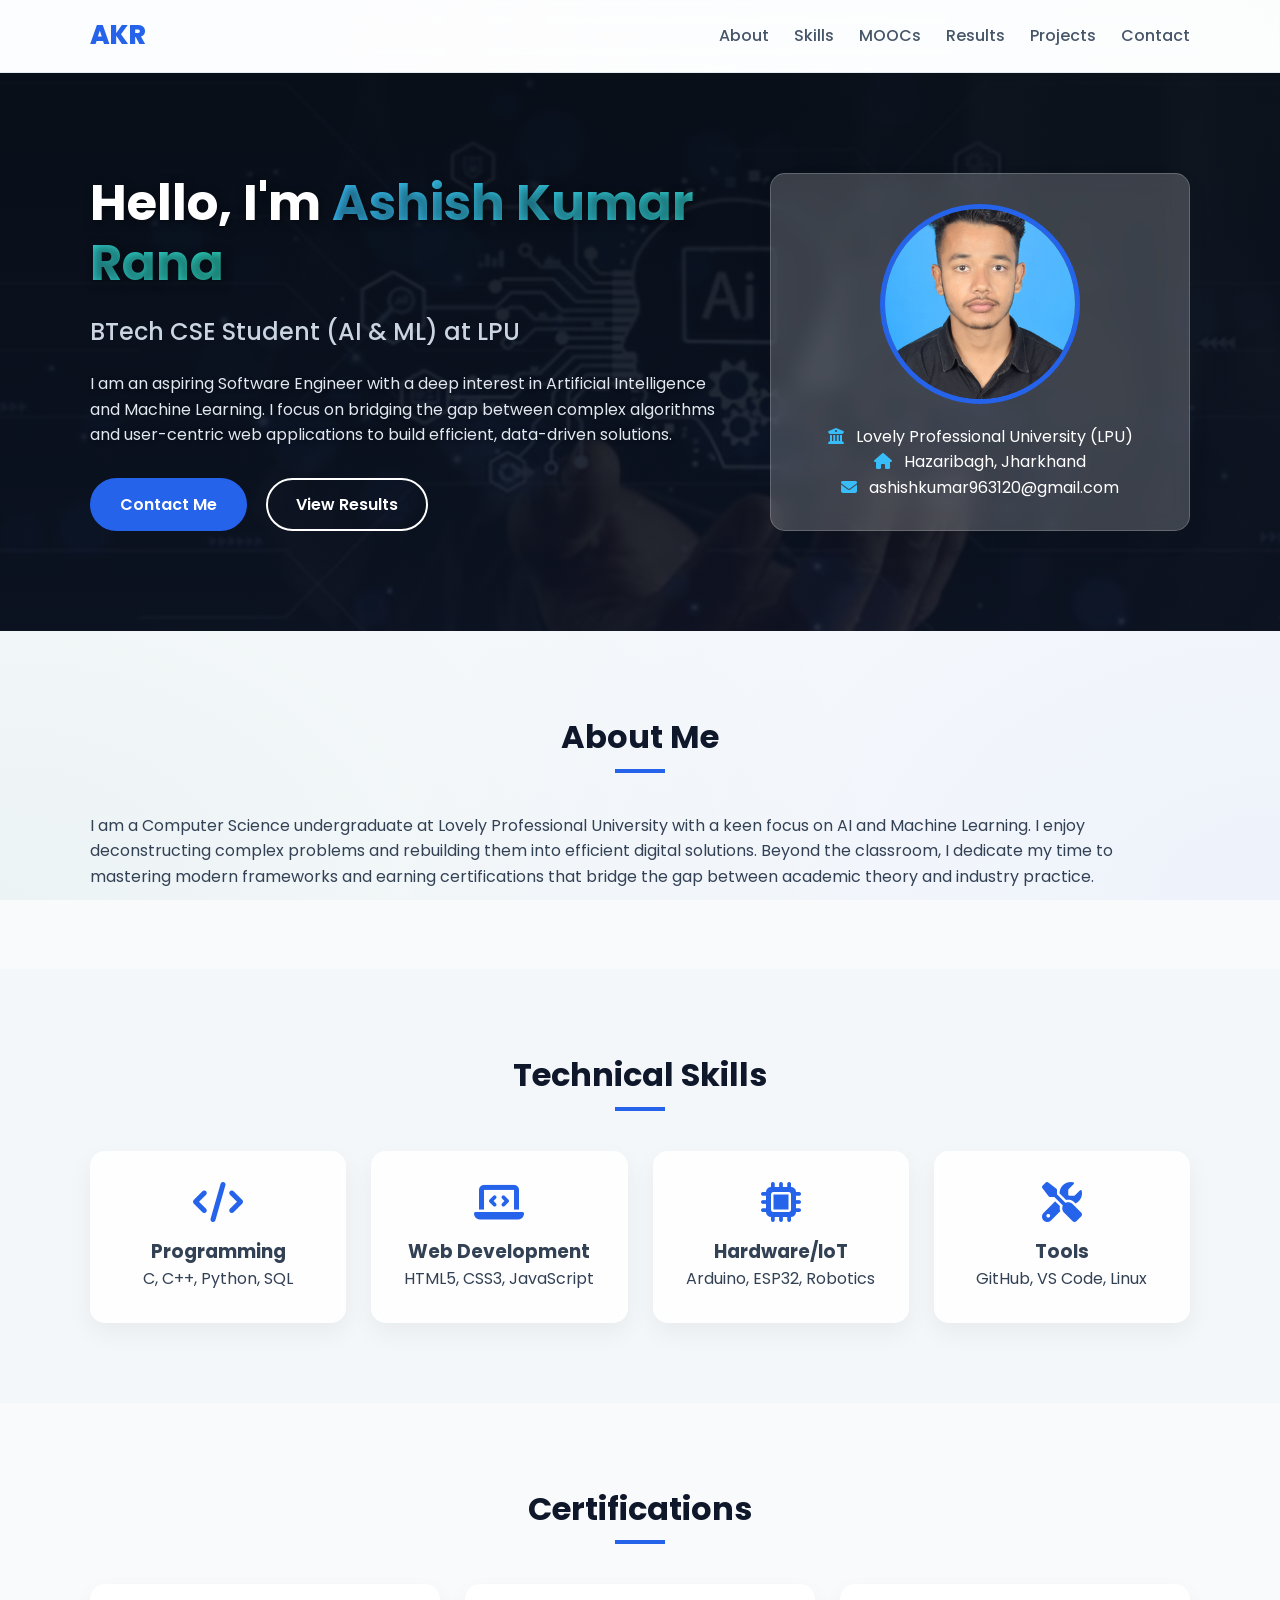
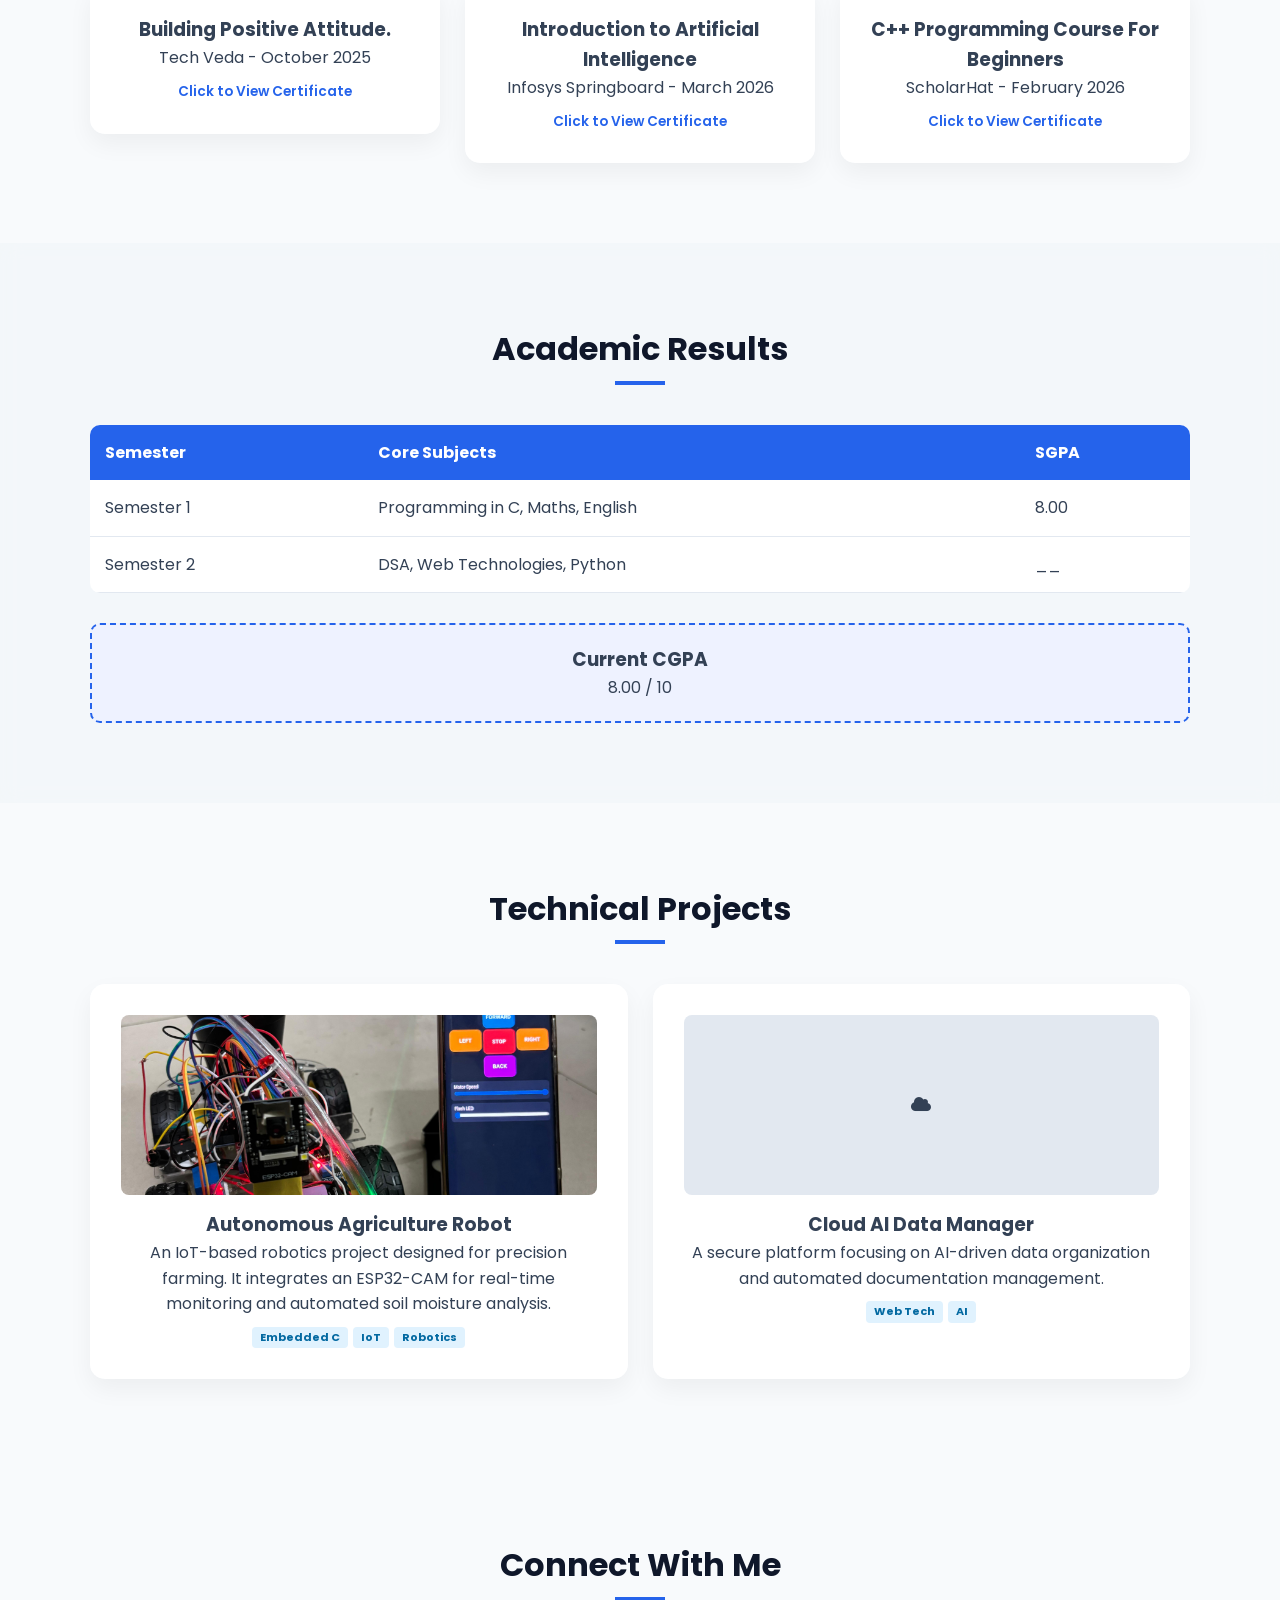
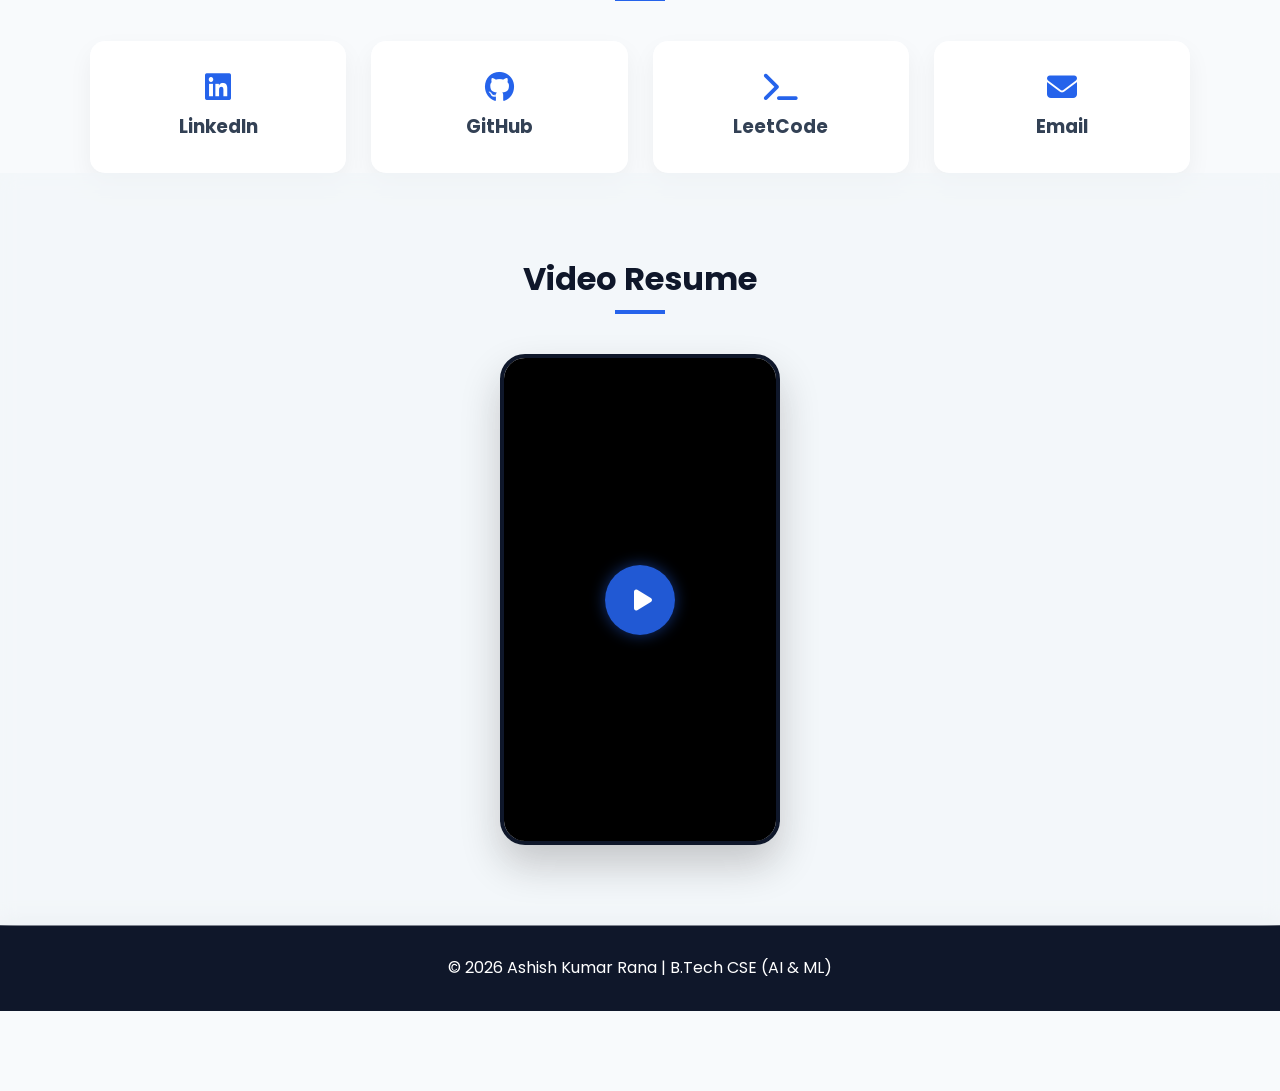
==== commit 9a87d176: "Fix HTML encoding issues in index.html" ====
--- a/index.html
+++ b/index.html
@@ -232,11 +232,10 @@
   <div class="container">
     <h2 class="section-title">Video Resume</h2>
     <div class="video-wrapper-portrait">
-      <video id="resumeVideo" class="resume-video-portrait" poster="video-thumbnail.jpg">
-        <source src="WhatsApp Video 2026-04-26 at 6.35.06 PM.mp4" type="video/mp4">
+      <video id="resumeVideo" class="resume-video-portrait" poster="video-thumbnail.jpg" playsinline>
+        <source src="resume.mp4" type="video/mp4">
         Your browser does not support the video tag.
       </video>
-      
       <button id="playBtn" class="center-play-btn">
         <i class="fas fa-play"></i>
       </button>
--- a/style.css
+++ b/style.css
@@ -520,4 +520,97 @@
         overflow-x: auto;
         -webkit-overflow-scrolling: touch;
     }
-}+}
+
+/* --- Portrait Video Resume Styling --- */
+.video-container-portrait {
+    max-width: 350px; /* Standard portrait width for desktop */
+    margin: 0 auto;
+    background: rgba(255, 255, 255, 0.9);
+    padding: 10px;
+    border-radius: 20px;
+    box-shadow: 0 10px 25px rgba(0, 0, 0, 0.1);
+    border: 1px solid rgba(255, 255, 255, 0.3);
+}
+
+/* --- 13. Video Resume Section (Optimized) --- */
+
+#video-resume {
+    padding: 80px 0;
+}
+
+.video-wrapper-portrait {
+    position: relative;
+    max-width: 280px; /* Standard mobile-portrait width on desktop */
+    margin: 0 auto;
+    border-radius: 25px;
+    background: rgba(255, 255, 255, 0.1);
+    backdrop-filter: blur(10px);
+    border: 4px solid #0f172a; /* Tech-dark frame */
+    box-shadow: 0 20px 40px rgba(0, 0, 0, 0.2);
+    overflow: hidden;
+}
+
+.resume-video-portrait {
+    width: 100%;
+    aspect-ratio: 9 / 16; /* Keeps vertical shape even before play */
+    display: block;
+    object-fit: cover;
+    background-color: #000;
+    cursor: pointer;
+}
+
+.center-play-btn {
+    position: absolute;
+    top: 50%;
+    left: 50%;
+    transform: translate(-50%, -50%);
+    background: rgba(37, 99, 235, 0.9); /* LPU Blue-ish accent */
+    color: white;
+    border: none;
+    width: 70px;
+    height: 70px;
+    border-radius: 50%;
+    font-size: 24px;
+    cursor: pointer;
+    display: flex;
+    align-items: center;
+    justify-content: center;
+    z-index: 10;
+    /* Smooth transitions for all states */
+    transition: all 0.3s cubic-bezier(0.4, 0, 0.2, 1);
+    box-shadow: 0 0 15px rgba(37, 99, 235, 0.5);
+}
+
+.center-play-btn i {
+    margin-left: 5px; /* Centers the triangle icon visually */
+}
+
+.center-play-btn:hover {
+    background: #2563eb;
+    transform: translate(-50%, -50%) scale(1.1);
+    box-shadow: 0 0 25px rgba(37, 99, 235, 0.8);
+}
+
+/* --- Toggle Logic (Controlled by script.js) --- */
+
+/* Fades out the button when the video is playing */
+.video-playing .center-play-btn {
+    opacity: 0;
+    visibility: hidden;
+    pointer-events: none;
+    transform: translate(-50%, -50%) scale(0.8);
+}
+
+/* Mobile Adjustment for smaller screens */
+@media (max-width: 480px) {
+    .video-wrapper-portrait {
+        max-width: 280px;
+    }
+    
+    .center-play-btn {
+        width: 60px;
+        height: 60px;
+        font-size: 20px;
+    }
+}
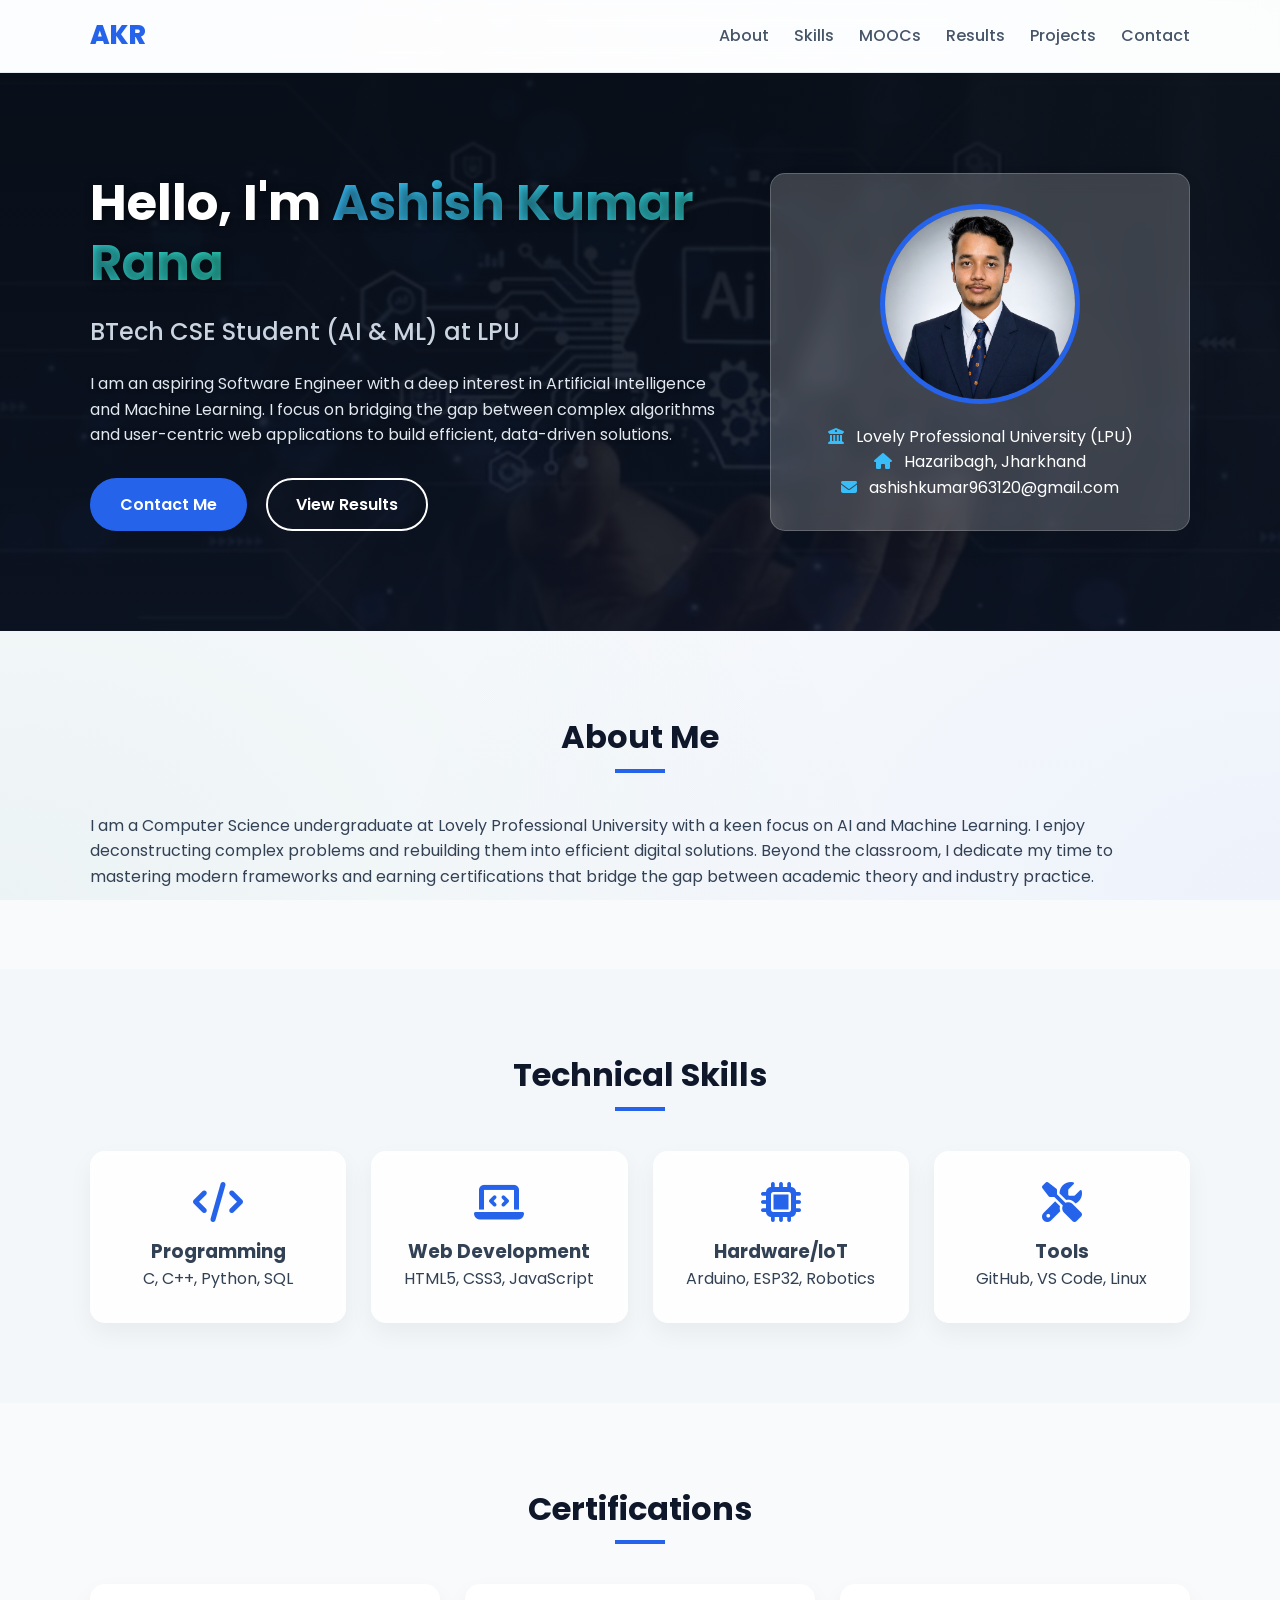
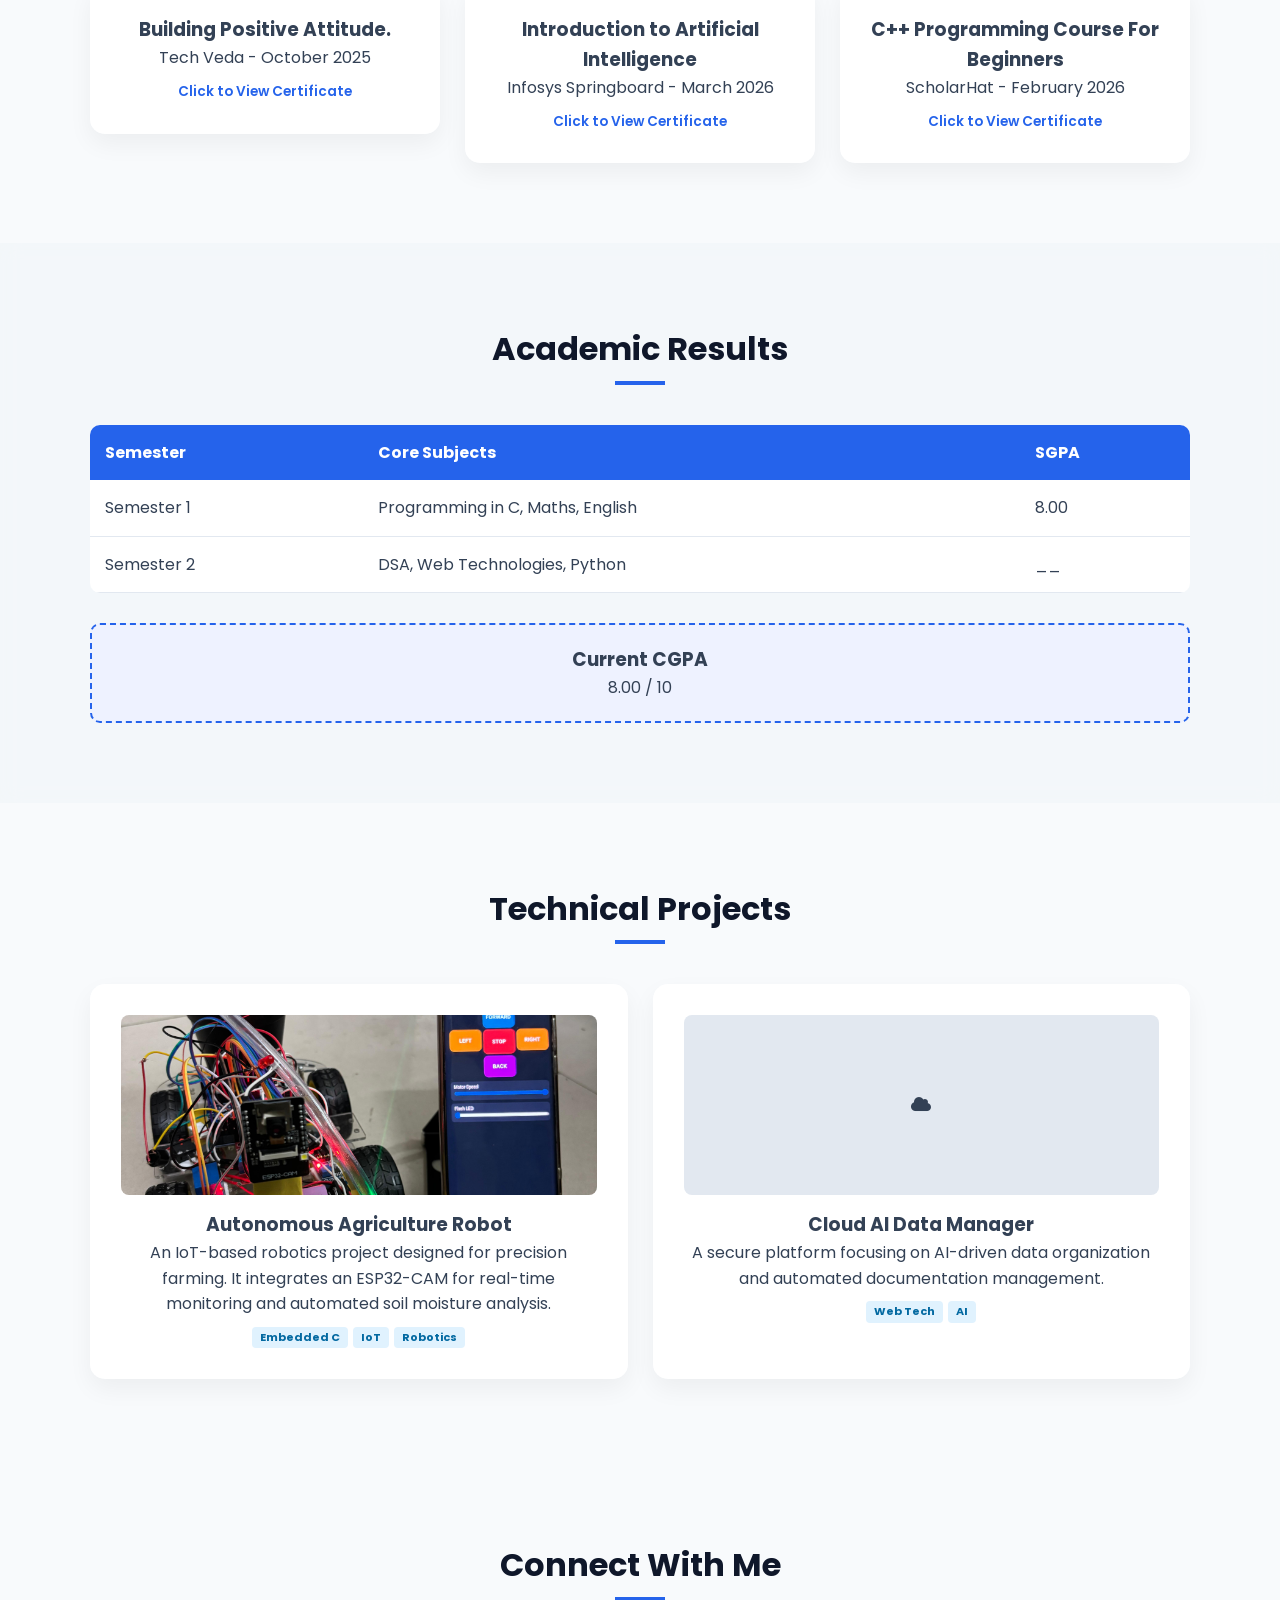
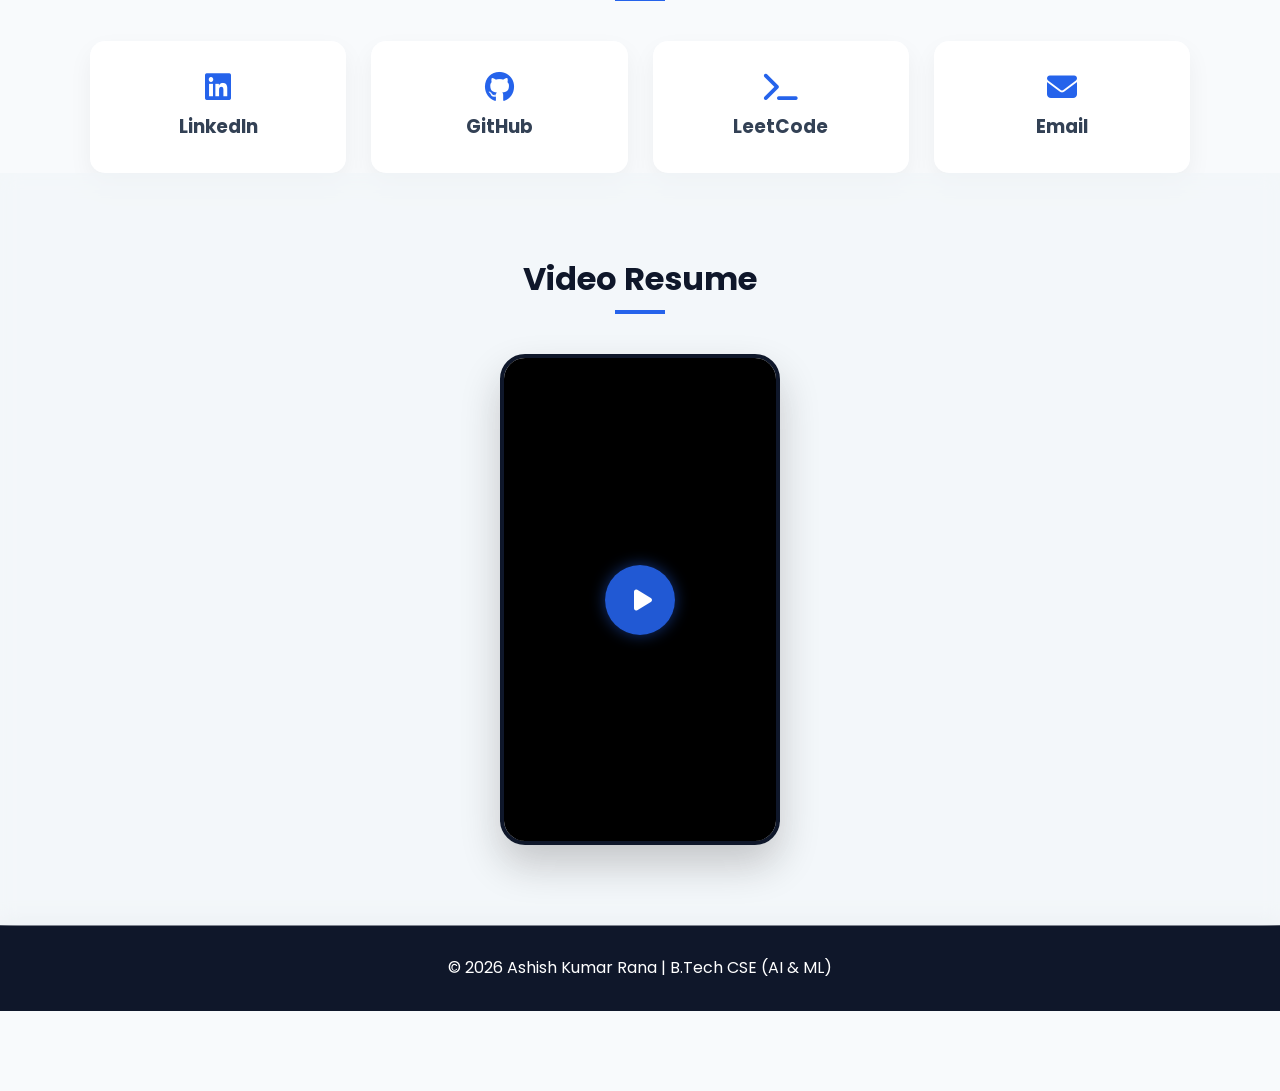
==== commit f7cb86e8: "Fix HTML encoding issues in index.html" ====
--- a/index.html
+++ b/index.html
@@ -45,7 +45,7 @@
 
      <div class="profile-card">
   <div class="image-container">
-      <img src="A-6147.jpg" alt="Ashish Kumar Rana" class="profile-img">
+      <img src="profilephoto.png" alt="Ashish Kumar Rana" class="profile-img">
   </div>
   <div class="profile-info">
       <p><i class="fas fa-university"></i> Lovely Professional University (LPU)</p>
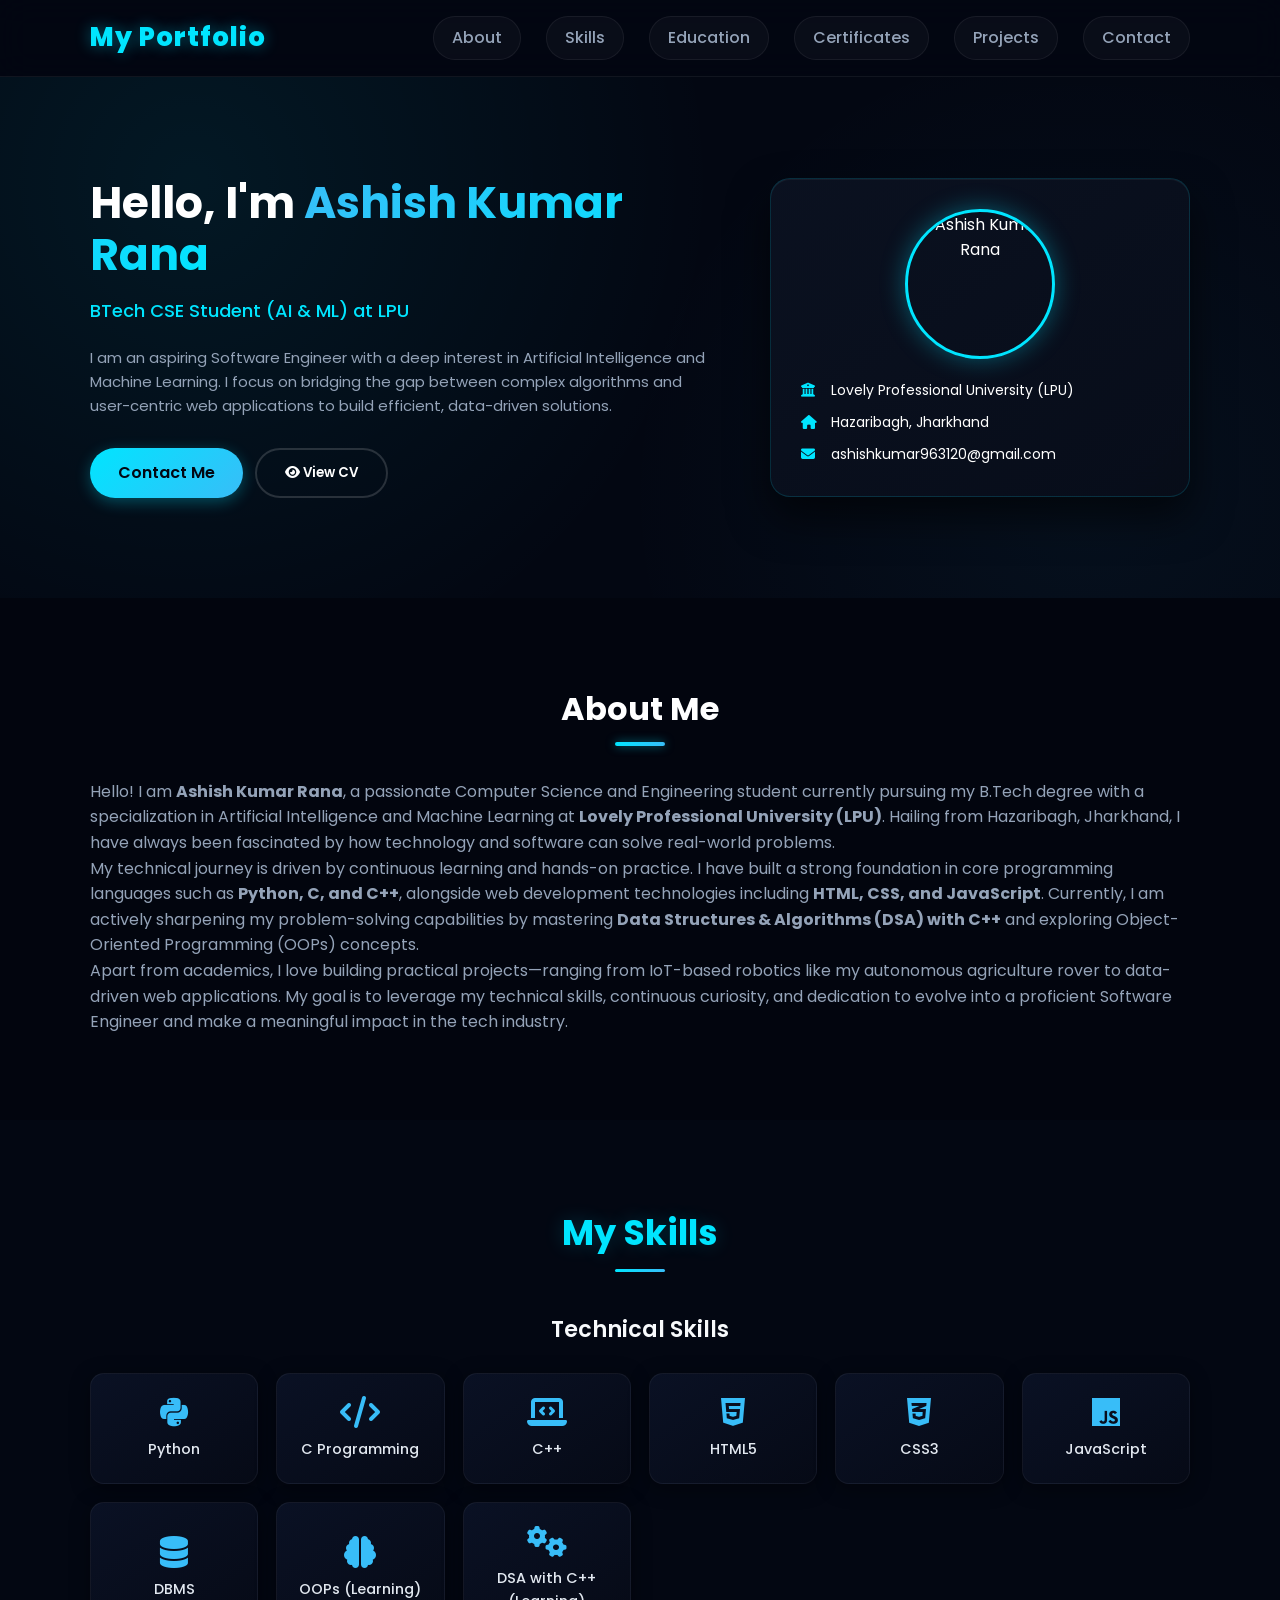
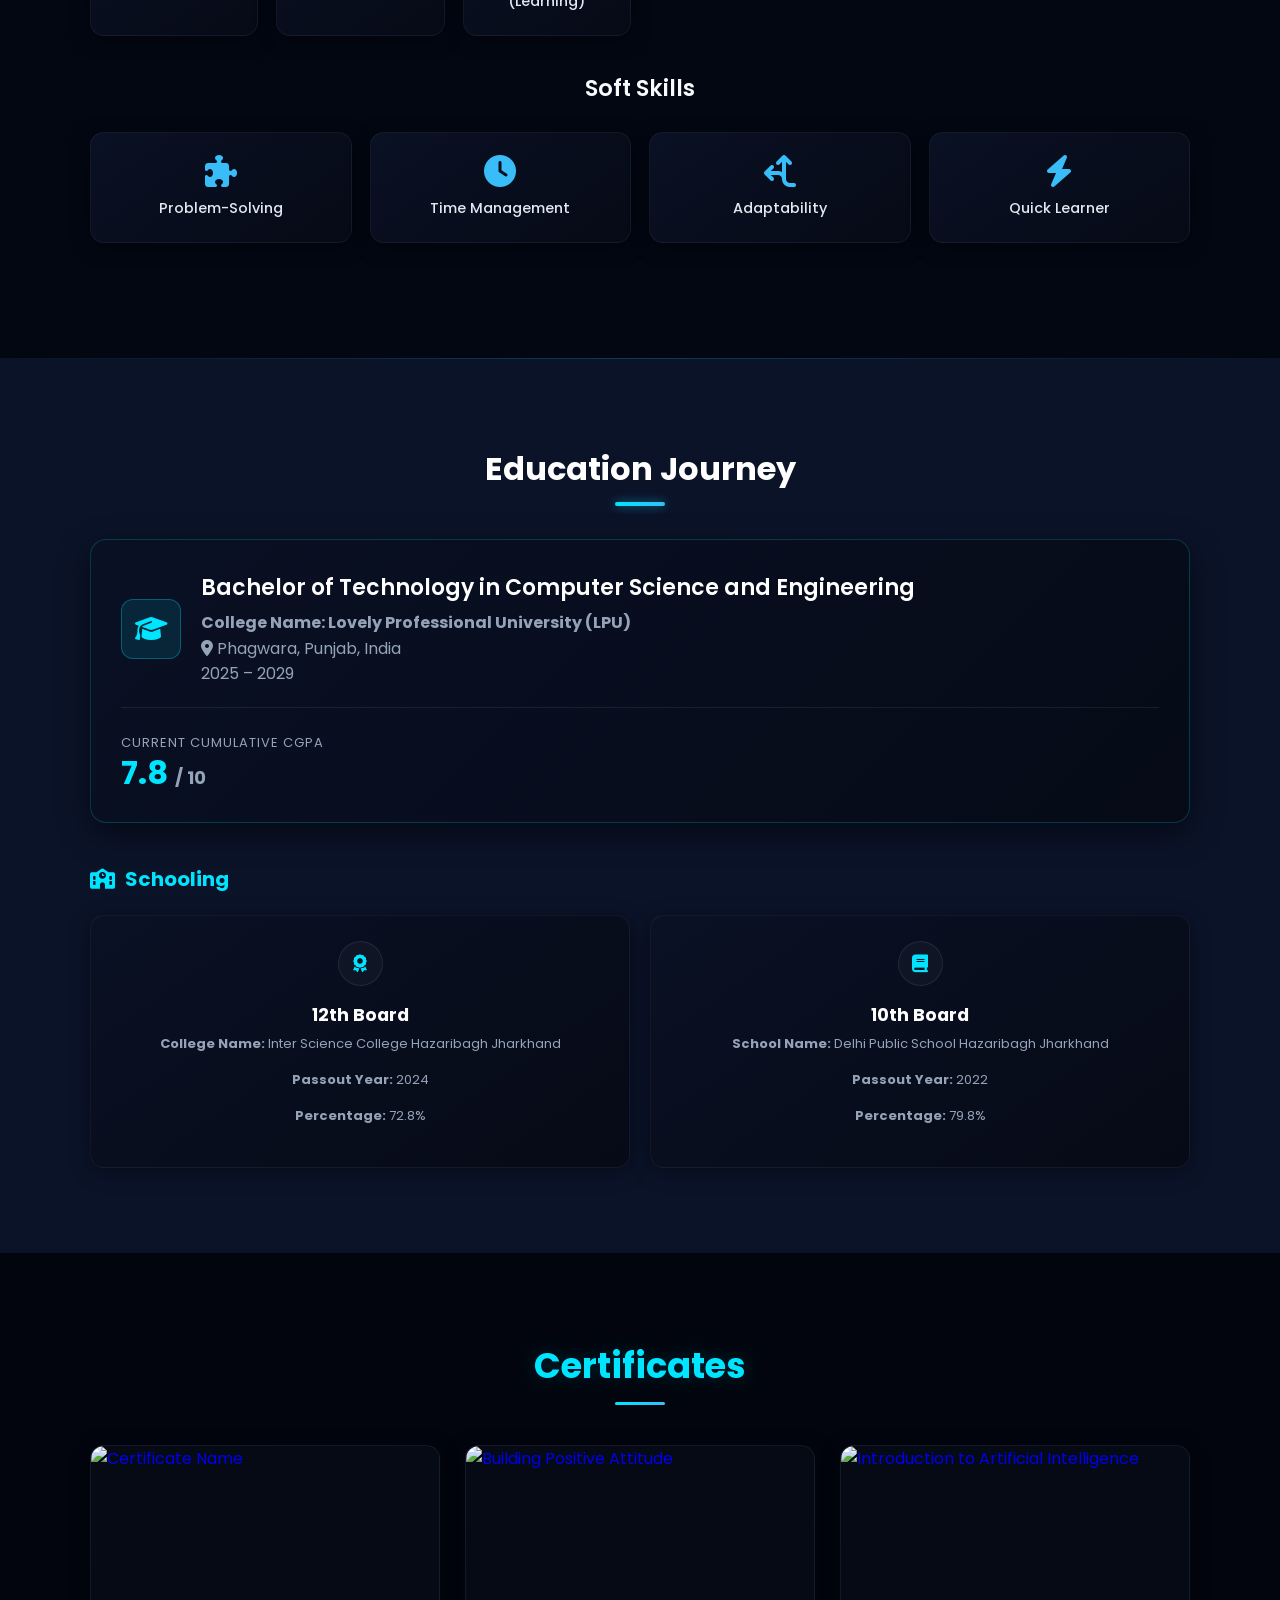
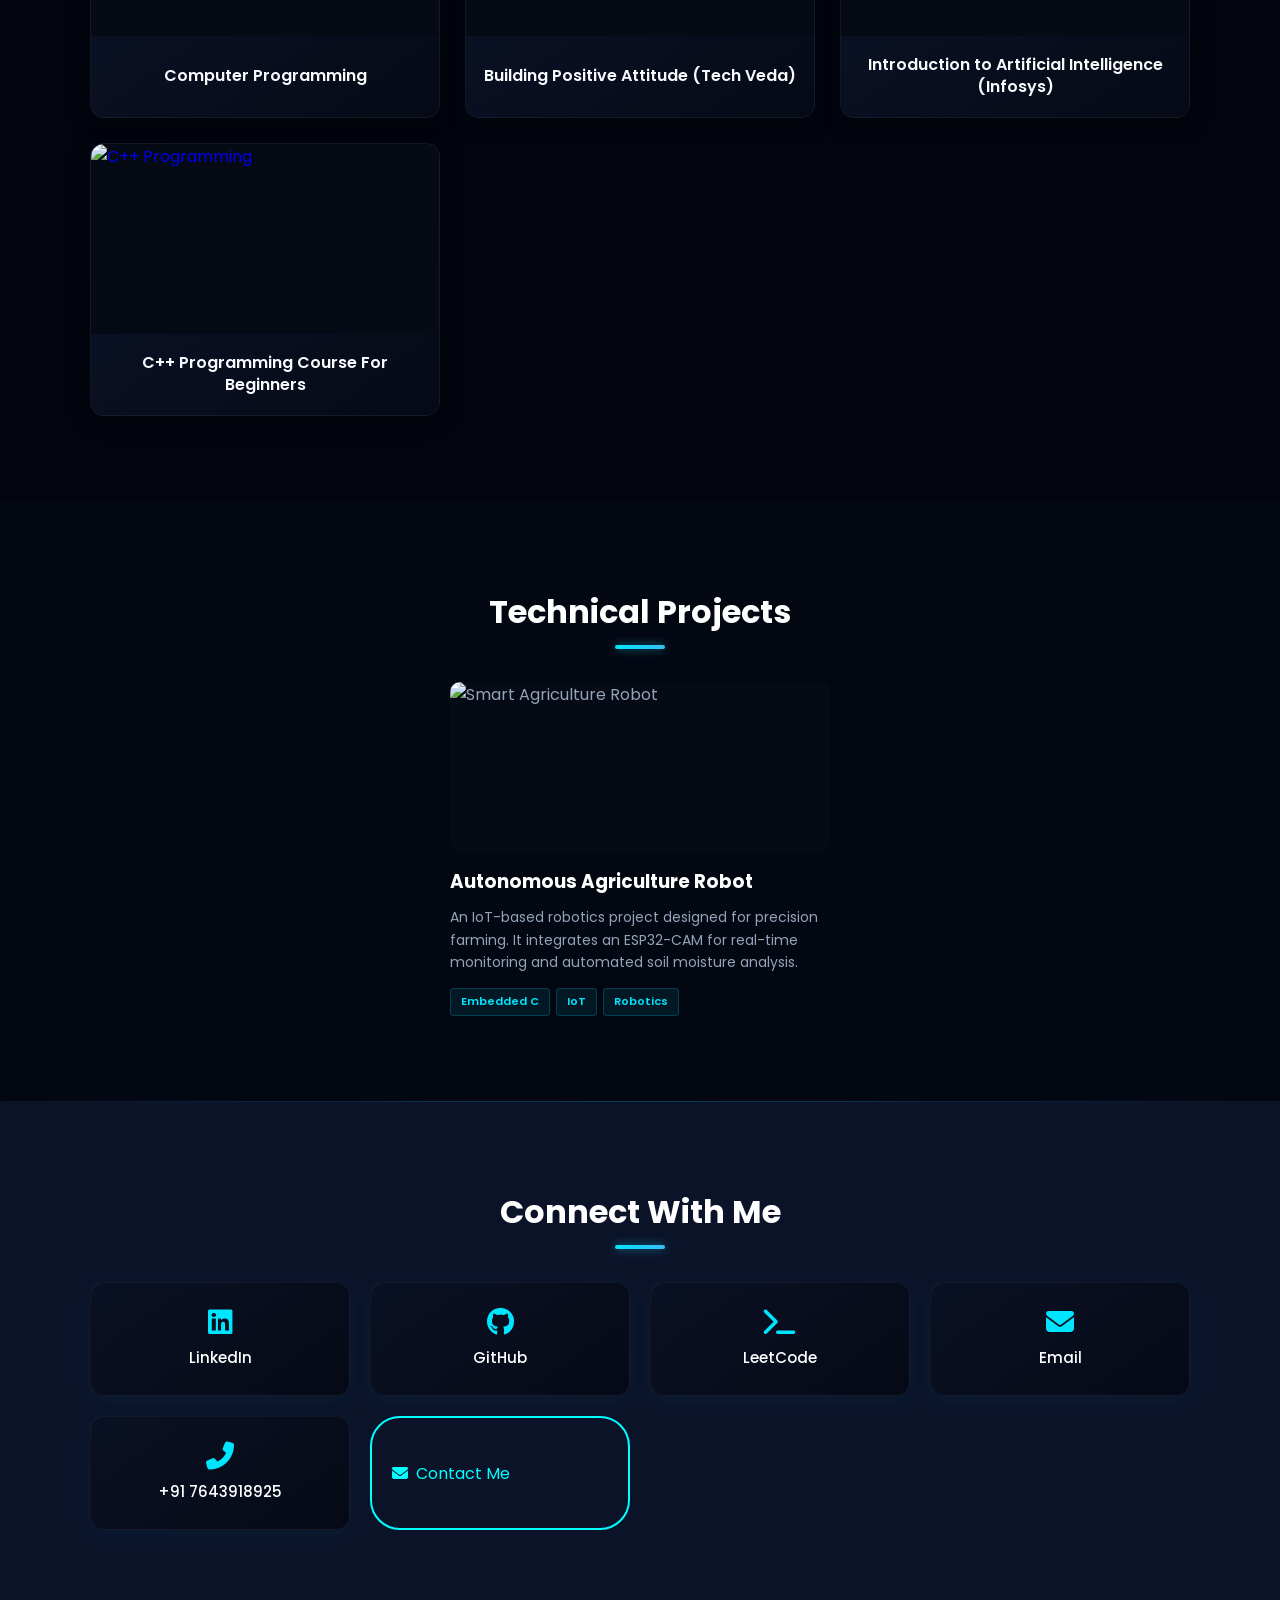
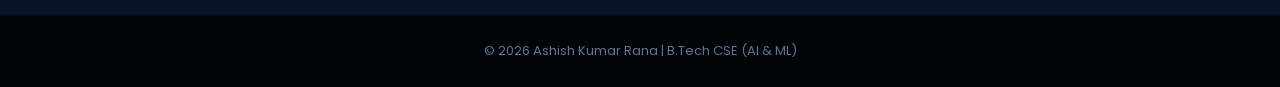
==== commit ed6616a5: "Revise index.html for portfolio enhancements Updated the portfolio webpage with new sections and imp" ====
--- a/index.html
+++ b/index.html
@@ -2,26 +2,31 @@
 <html lang="en">
 <head>
   <meta charset="UTF-8" />
- <meta name="viewport" content="width=device-width, initial-scale=1.0">
+  <meta name="viewport" content="width=device-width, initial-scale=1.0">
   <title>Ashish Kumar Rana | Portfolio</title>
+  <!-- Google Fonts: Poppins -->
   <link rel="preconnect" href="https://fonts.googleapis.com">
   <link rel="preconnect" href="https://fonts.gstatic.com" crossorigin>
   <link href="https://fonts.googleapis.com/css2?family=Poppins:wght@300;400;500;600;700&display=swap" rel="stylesheet">
+  <!-- Font Awesome Icons -->
   <link rel="stylesheet" href="https://cdnjs.cloudflare.com/ajax/libs/font-awesome/6.4.0/css/all.min.css">
+  <!-- Custom Stylesheet -->
   <link rel="stylesheet" href="style.css">
 </head>
 
 <body>
 
+  <!-- ==================== HEADER & NAVIGATION BAR ==================== -->
   <header>
     <div class="container">
       <nav>
-        <div class="logo">AKR</div>
+        <div class="logo">My Portfolio</div>
+        <!-- Navigation Menu Links -->
         <ul class="nav-links">
           <li><a href="#about">About</a></li>
           <li><a href="#skills">Skills</a></li>
-          <li><a href="#certifications">MOOCs</a></li>
-          <li><a href="#results">Results</a></li>
+          <li><a href="#education">Education</a></li>
+          <li><a href="#certifications">Certificates</a></li>
           <li><a href="#projects">Projects</a></li>
           <li><a href="#contact">Contact</a></li>
         </ul>
@@ -29,226 +34,360 @@
     </div>
   </header>
 
+  <!-- ==================== HERO SECTION ==================== -->
   <section class="hero" id="home">
     <div class="container hero-content">
+      <!-- Left Column: Introduction Text and Action Buttons -->
       <div class="hero-text">
         <h1>Hello, I'm <span class="accent-text">Ashish Kumar Rana</span></h1>
         <h2>BTech CSE Student (AI & ML) at LPU</h2>
         <p>
         I am an aspiring Software Engineer with a deep interest in Artificial Intelligence and Machine Learning. I focus on bridging the gap between complex algorithms and user-centric web applications to build efficient, data-driven solutions.
         </p>
-        <div class="hero-btns">
-            <a href="#contact" class="btn">Contact Me</a>
-            <a href="#results" class="btn btn-alt">View Results</a>
-        </div>
-      </div>
-
+      <!-- In your Hero Section Buttons -->
+<div class="hero-btns">
+    <a href="#contact" class="btn">Contact Me</a>
+    <!-- <a href="#education" class="btn btn-alt">View Education</a> -->
+    <button type="button" class="btn btn-alt" id="openCvModal"><i class="fas fa-eye"></i> View CV</button>
+</div>
+
+<!-- CV Modal Popup Structure -->
+<div id="cvModal" class="cv-modal-overlay">
+    <div class="cv-modal-content">
+        <div class="cv-modal-header">
+            <h3>My Curriculum Vitae</h3>
+            <button type="button" id="closeCvModal" class="cv-close-btn">&times;</button>
+        </div>
+        <div class="cv-modal-body">
+            <!-- Uses Microsoft Office Viewer to preview Word documents in browser -->
+            <iframe src="cvcv.pdf" class="cv-iframe" title="CV Preview"></iframe>
+        </div>
+        <div class="cv-modal-footer">
+            <!-- Direct Download / Open Button for Word File -->
+          <a href="Ashish_Kumar_Rana_cv.docx" download="Ashish_Kumar_Rana_CV.docx" class="btn btn-alt">
+             <i class="fas fa-file-word"></i> View / Download CV
+                </a>
+        </div>
+    </div>
+</div>
+      </div>
+
+      <!-- Right Column: Profile Card and Quick Contact Info -->
      <div class="profile-card">
-  <div class="image-container">
-      <img src="profilephoto.png" alt="Ashish Kumar Rana" class="profile-img">
-  </div>
-  <div class="profile-info">
-      <p><i class="fas fa-university"></i> Lovely Professional University (LPU)</p>
-      <p><i class="fas fa-home"></i> Hazaribagh, Jharkhand</p>
-      <p><i class="fas fa-envelope"></i> ashishkumar963120@gmail.com</p>
-  </div>
+       <div class="image-container">
+            <img src="profilephoto.png" alt="Ashish Kumar Rana" class="profile-img">
+       </div>
+       <div class="profile-info">
+            <p><i class="fas fa-university"></i> Lovely Professional University (LPU)</p>
+            <p><i class="fas fa-home"></i> Hazaribagh, Jharkhand</p>
+            <p><i class="fas fa-envelope"></i> ashishkumar963120@gmail.com</p>
+       </div>
+     </div>
+    </div>
+  </section>
+  
+  <!-- ==================== ABOUT ME SECTION ==================== -->
+  <section id="about" class="about">
+    <div class="container">
+      <h2 class="section-title">About Me</h2>
+      <div class="about-content-box">
+        <p>
+          Hello! I am <strong>Ashish Kumar Rana</strong>, a passionate Computer Science and Engineering student currently pursuing my B.Tech degree with a specialization in Artificial Intelligence and Machine Learning at <strong>Lovely Professional University (LPU)</strong>. Hailing from Hazaribagh, Jharkhand, I have always been fascinated by how technology and software can solve real-world problems.
+        </p>
+        <p>
+          My technical journey is driven by continuous learning and hands-on practice. I have built a strong foundation in core programming languages such as <strong>Python, C, and C++</strong>, alongside web development technologies including <strong>HTML, CSS, and JavaScript</strong>. Currently, I am actively sharpening my problem-solving capabilities by mastering <strong>Data Structures & Algorithms (DSA) with C++</strong> and exploring Object-Oriented Programming (OOPs) concepts.
+        </p>
+        <p>
+          Apart from academics, I love building practical projects—ranging from IoT-based robotics like my autonomous agriculture rover to data-driven web applications. My goal is to leverage my technical skills, continuous curiosity, and dedication to evolve into a proficient Software Engineer and make a meaningful impact in the tech industry.
+        </p>
+      </div>
+    </div>
+  </section>
+
+  <!-- ==================== SKILLS SECTION ==================== -->
+  <section id="skills" class="skills-custom-section">
+    <div class="container">
+      <h1 class="main-title">My Skills</h1>
+      <div class="title-underline"></div>
+
+      <!-- Technical Skills Grid -->
+      <h2 class="section-sub-title">Technical Skills</h2>
+      <div class="skills-grid-custom">
+        <div class="skill-card">
+            <i class="fa-brands fa-python"></i>
+            <span>Python</span>
+        </div>
+        <div class="skill-card">
+            <i class="fa-solid fa-code"></i>
+            <span>C Programming</span>
+        </div>
+        <div class="skill-card">
+            <i class="fa-solid fa-laptop-code"></i>
+            <span>C++</span>
+        </div>
+        <div class="skill-card">
+            <i class="fa-brands fa-html5"></i>
+            <span>HTML5</span>
+        </div>
+        <div class="skill-card">
+            <i class="fa-brands fa-css3-alt"></i>
+            <span>CSS3</span>
+        </div>
+        <div class="skill-card">
+            <i class="fa-brands fa-js"></i>
+            <span>JavaScript</span>
+        </div>
+        <div class="skill-card">
+            <i class="fa-solid fa-database"></i>
+            <span>DBMS</span>
+        </div>
+        <div class="skill-card">
+            <i class="fa-solid fa-brain"></i>
+            <span>OOPs (Learning)</span>
+        </div>
+        <div class="skill-card">
+            <i class="fa-solid fa-gears"></i>
+            <span>DSA with C++ (Learning)</span>
+        </div>
+      </div>
+
+      <!-- Soft Skills Grid -->
+      <h2 class="section-sub-title">Soft Skills</h2>
+      <div class="skills-grid-custom">
+        <div class="skill-card">
+            <i class="fa-solid fa-puzzle-piece"></i>
+            <span>Problem-Solving</span>
+        </div>
+        <div class="skill-card">
+            <i class="fa-solid fa-clock"></i>
+            <span>Time Management</span>
+        </div>
+        <div class="skill-card">
+            <i class="fa-solid fa-arrows-split-up-and-left"></i>
+            <span>Adaptability</span>
+        </div>
+        <div class="skill-card">
+            <i class="fa-solid fa-bolt"></i>
+            <span>Quick Learner</span>
+        </div>
+      </div>
+    </div>
+  </section>
+
+  <!-- ==================== EDUCATION JOURNEY SECTION ==================== -->
+  <section id="education" class="bg-light">
+    <div class="container">
+      <h2 class="section-title">Education Journey</h2>
+      
+      <!-- University Degree Card (LPU) -->
+      <div class="uni-edu-card">
+        <div class="uni-header">
+          <div class="uni-icon"><i class="fas fa-graduation-cap"></i></div>
+          <div class="education-item">
+    <h3>Bachelor of Technology in Computer Science and Engineering</h3>
+    <p class="college-name"><strong>College Name: Lovely Professional University (LPU)</strong></p>
+    <p class="college-location"><i class="fas fa-map-marker-alt"></i> Phagwara, Punjab, India</p>
+    <p class="duration">2025 – 2029</p>
 </div>
-    </div>
-  </section>
-  
-
-  <section id="about" class="about">
-    <div class="container">
-      <h2 class="section-title">About Me</h2>
-      <p>
-       I am a Computer Science undergraduate at Lovely Professional University 
-       with a keen focus on AI and Machine Learning. I enjoy deconstructing complex 
-       problems and rebuilding them into efficient digital solutions. Beyond the 
-       classroom, I dedicate my time to mastering modern frameworks and earning
-        certifications that bridge the gap between academic theory and industry practice.
-      </p>
-    </div>
-  </section>
-
- 
-
-  <section id="skills" class="bg-light">
-    <div class="container">
-      <h2 class="section-title">Technical Skills</h2>
-      <div class="skills-grid">
-        <div class="skill-box">
-          <i class="fas fa-code"></i>
-          <h3>Programming</h3>
-          <p>C, C++, Python, SQL</p>
-        </div>
-        <div class="skill-box">
-          <i class="fas fa-laptop-code"></i>
-          <h3>Web Development</h3>
-          <p>HTML5, CSS3, JavaScript</p>
-        </div>
-        <div class="skill-box">
-          <i class="fas fa-microchip"></i>
-          <h3>Hardware/IoT</h3>
-          <p>Arduino, ESP32, Robotics</p>
-        </div>
-        <div class="skill-box">
-          <i class="fas fa-tools"></i>
-          <h3>Tools</h3>
-          <p>GitHub, VS Code, Linux</p>
-        </div>
-      </div>
-    </div>
-  </section>
-
- <section id="certifications">
-  <div class="container">
-    <h2 class="section-title">Certifications</h2>
-    <div class="cert-grid">
-
+        </div>
+        <div class="uni-body">
+          <div class="cgpa-display">
+            <span class="cgpa-label">Current Cumulative CGPA</span>
+            <span class="cgpa-value">7.8 <small>/ 10</small></span>
+          </div>
+          
+        </div>
+      </div>
+
+<!-- Schooling Details (12th and 10th Grade) -->
+      <h3 class="subsection-heading" style="margin-top: 40px;"><i class="fas fa-school"></i> Schooling</h3>
+      <div class="school-grid">
+        <!-- 12th Board Card -->
+        <div class="school-card">
+          <div class="school-icon"><i class="fas fa-award"></i></div>
+          <h4>12th Board</h4>
+          <p class="school-details"><strong>College Name:</strong> Inter Science College Hazaribagh Jharkhand</p>
+          <p class="school-details"><strong>Passout Year:</strong> 2024</p>
+          <p class="school-details"><strong>Percentage:</strong> 72.8%</p>
+        </div>
+        <!-- 10th Board Card -->
+        <div class="school-card">
+          <div class="school-icon"><i class="fas fa-book"></i></div>
+          <h4>10th Board</h4>
+          <p class="school-details"><strong>School Name:</strong> Delhi Public School Hazaribagh Jharkhand</p>
+          <p class="school-details"><strong>Passout Year:</strong> 2022</p>
+          <p class="school-details"><strong>Percentage:</strong> 79.8%</p>
+        </div>
+      </div>
+
+    </div>
+  </section>
+
+  <!-- ==================== CERTIFICATES SECTION ==================== -->
+  <section id="certifications" class="certs-custom-section">
+    <div class="container">
+      <h1 class="main-title">Certificates</h1>
+      <div class="title-underline"></div>
       
-  
-  <a href="nontechnicalmooc.png" target="_blank" class="cert-link">
-    <div class="cert-box">
-      <h3>Building Positive Attitude.</h3>
-      <p>Tech Veda - October 2025</p>
-      <span class="view-btn">Click to View Certificate</span>
-    </div>
-  </a>
-  <a href="image.png" target="_blank" class="cert-link">
-    <div class="cert-box">
-      <h3>Introduction to Artificial Intelligence</h3>
-      <p>Infosys Springboard - March 2026</p>
-      <span class="view-btn">Click to View Certificate</span>
-    </div>
-  </a>
-
-  <a href="Screenshot 2026-02-07 154419.png" target="_blank" class="cert-link">
-    <div class="cert-box">
-      <h3>C++ Programming Course For Beginners</h3>
-      <p>ScholarHat - February 2026</p>
-      <span class="view-btn">Click to View Certificate</span>
-    </div>
-  </a>
-
-</div>
-      </a>
-
-    </div>
-  </div>
-</section>
-
-  <section id="results" class="bg-light">
-    <div class="container">
-      <h2 class="section-title">Academic Results</h2>
-      <div class="table-container">
-          <table class="result-table">
-            <thead>
-                <tr>
-                  <th>Semester</th>
-                  <th>Core Subjects</th>
-                  <th>SGPA</th>
-                </tr>
-            </thead>
-            <tbody>
-                <tr>
-                  <td>Semester 1</td>
-                  <td>Programming in C, Maths, English</td>
-                  <td>8.00</td>
-                </tr>
-                <tr>
-                  <td>Semester 2</td>
-                  <td>DSA, Web Technologies, Python</td>
-                  <td>__</td>
-                </tr>
-            </tbody>
-          </table>
-      </div>
-
-      <div class="cgpa-box">
-        <h3>Current CGPA</h3>
-        <p>8.00 / 10</p>
-      </div>
-    </div>
-  </section>
-
- <section id="projects">
-  <div class="container">
-    <h2 class="section-title">Technical Projects</h2>
-    <div class="project-grid">
-      
-      <div class="project-box">
-        <div class="project-img-wrapper">
-          <img src="image copy.png" alt="Smart Agriculture Robot" class="project-img">
-        </div>
-        <h3>Autonomous Agriculture Robot</h3>
-        <p>An IoT-based robotics project designed for precision farming. It integrates an ESP32-CAM for real-time monitoring and automated soil moisture analysis.</p>
-        <div class="tags">
-          <span>Embedded C</span>
-          <span>IoT</span>
-          <span>Robotics</span>
-        </div>
-      </div>
-
-      <div class="project-box">
+      <!-- Grid layout for certificates -->
+      <div class="certificates-grid">
+        <!-- Certificate 1 -->
+        <a href="WhatsApp Image 2026-08-31 at 3.20.29 PM.jpeg" target="_blank" class="cert-card-link">
+          <div class="cert-card">
+              <div class="cert-image-container">
+                  <img src="WhatsApp Image 2026-08-31 at 3.20.29 PM.jpeg" alt="Certificate Name">
+              </div>
+              <div class="cert-content">
+                  <h3>Computer Programming</h3>
+              </div>
+          </div>
+        </a>
+
+        <!-- Certificate 2 -->
+        <a href="nontechnicalmooc.png" target="_blank" class="cert-card-link">
+          <div class="cert-card">
+              <div class="cert-image-container">
+                  <img src="nontechnicalmooc.png" alt="Building Positive Attitude">
+              </div>
+              <div class="cert-content">
+                  <h3>Building Positive Attitude (Tech Veda)</h3>
+              </div>
+          </div>
+        </a>
+
+        <!-- Certificate 3 -->
+        <a href="image.png" target="_blank" class="cert-card-link">
+          <div class="cert-card">
+              <div class="cert-image-container">
+                  <img src="image.png" alt="Introduction to Artificial Intelligence">
+              </div>
+              <div class="cert-content">
+                  <h3>Introduction to Artificial Intelligence (Infosys)</h3>
+              </div>
+          </div>
+        </a>
+
+        <!-- Certificate 4 -->
+        <a href="Screenshot 2026-02-07 154419.png" target="_blank" class="cert-card-link">
+          <div class="cert-card">
+              <div class="cert-image-container">
+                  <img src="Screenshot 2026-02-07 154419.png" alt="C++ Programming">
+              </div>
+              <div class="cert-content">
+                  <h3>C++ Programming Course For Beginners</h3>
+              </div>
+          </div>
+        </a>
+      </div>
+    </div>
+  </section>
+
+  <!-- ==================== TECHNICAL PROJECTS SECTION ==================== -->
+  <section id="projects">
+    <div class="container">
+      <h2 class="section-title">Technical Projects</h2>
+      <div class="project-grid">
+
+        <!-- Project 1 (Placeholder/New Project) -->
+    
         
-        <div class="project-img-wrapper">
-           <div class="placeholder-icon"><i class="fas fa-cloud"></i></div>
-        </div>
-        <h3>Cloud AI Data Manager</h3>
-        <p>A secure platform focusing on AI-driven data organization and automated documentation management.</p>
-        <div class="tags">
-          <span>Web Tech</span>
-          <span>AI</span>
-        </div>
-      </div>
-
-    </div>
-  </div>
-</section>
-
-  <section id="contact">
+        <!-- Project 2 (Autonomous Agriculture Robot) -->
+        <div class="project-box">
+          <div class="project-img-wrapper">
+            <img src="image copy.png" alt="Smart Agriculture Robot" class="project-img">
+          </div>
+          <h3>Autonomous Agriculture Robot</h3>
+          <p>An IoT-based robotics project designed for precision farming. It integrates an ESP32-CAM for real-time monitoring and automated soil moisture analysis.</p>
+          <div class="tags">
+            <span>Embedded C</span>
+            <span>IoT</span>
+            <span>Robotics</span>
+          </div>
+        </div>
+
+      </div>
+    </div>
+  </section>
+
+  <!-- ==================== CONTACT / SOCIAL LINKS SECTION ==================== -->
+  <section id="contact" class="bg-light">
     <div class="container">
       <h2 class="section-title">Connect With Me</h2>
       <div class="contact-grid">
+        <!-- LinkedIn Link -->
         <a href="https://linkedin.com/in/ashishkumarrana07" target="_blank" class="contact-box link-box">
           <i class="fab fa-linkedin"></i>
           <h3>LinkedIn</h3>
         </a>
+        <!-- GitHub Link -->
         <a href="https://github.com/ashishkumar963120-debug" target="_blank" class="contact-box link-box">
           <i class="fab fa-github"></i>
           <h3>GitHub</h3>
         </a>
+        <!-- LeetCode Link -->
         <a href="https://leetcode.com/u/Ashish_Kumar_Rana07/" target="_blank" class="contact-box link-box">
           <i class="fas fa-terminal"></i>
           <h3>LeetCode</h3>
         </a>
+        <!-- Direct Email -->
         <a href="mailto:ashishkumar963120@gmail.com" class="contact-box link-box">
-  <i class="fas fa-envelope"></i>
-  <h3>Email</h3>
-</a>
-      </div>
-    </div>
-<section id="video-resume" class="bg-light">
-  <div class="container">
-    <h2 class="section-title">Video Resume</h2>
-    <div class="video-wrapper-portrait">
-      <video id="resumeVideo" class="resume-video-portrait" poster="video-thumbnail.jpg" playsinline>
-        <source src="resume.mp4" type="video/mp4">
-        Your browser does not support the video tag.
-      </video>
-      <button id="playBtn" class="center-play-btn">
-        <i class="fas fa-play"></i>
-      </button>
-    </div>
-  </div>
-</section>
-
+          <i class="fas fa-envelope"></i>
+          <h3>Email</h3>
+        </a>
+        <!-- Direct Phone Number -->
+        <a href="tel:+917643918925" class="contact-box link-box">
+          <i class="fas fa-phone-alt"></i>
+          <h3>+91 7643918925</h3>
+        </a>
+
+        <!-- Contact Button jo niche wale buttons ki tarah dikhega -->
+<button id="openContactModal" class="social-btn">
+    <i class="fas fa-envelope"></i> Contact Me
+</button>
+
+<!-- Pop-up Modal Box (Jo shuru mein chhupa rahega) -->
+<div id="contactModal" class="modal">
+    <div class="modal-content">
+        <span class="close-btn">&times;</span>
+        <h2>Contact Me</h2>
+        
+        <!-- FormSubmit integration: Yahan apni email ID daal dein -->
+        <form action="https://formsubmit.co/tinkukumarrana748@gmail.com" method="POST">
+            
+            <!-- Captcha disable karne ke liye (Optional) -->
+            <input type="hidden" name="_captcha" value="false">
+            
+            <div class="form-group">
+                <label>Name</label>
+                <input type="text" name="name" placeholder="Enter your name" required>
+            </div>
+            
+            <div class="form-group">
+                <label>Email</label>
+                <input type="email" name="email" placeholder="your.email@example.com" required>
+            </div>
+            
+            <div class="form-group">
+                <label>Message</label>
+                <textarea name="message" rows="4" placeholder="Write your message here..." required></textarea>
+            </div>
+            
+            <button type="submit" class="submit-btn">Send Message</button>
+        </form>
+    </div>
+</div>
+      </div>
+    </div>
+  </section>
+
+  <!-- ==================== FOOTER ==================== -->
   <footer>
     <div class="container">
       <p>© 2026 Ashish Kumar Rana | B.Tech CSE (AI & ML)</p>
     </div>
   </footer>
 
+  <!-- Custom JavaScript File -->
   <script src="script.js"></script>
 </body>
 </html>
--- a/style.css
+++ b/style.css
@@ -1,4 +1,4 @@
-/* --- 1. Global Reset & Body --- */
+/* --- Global Reset & Body Styles --- */
 * {
     margin: 0;
     padding: 0;
@@ -7,23 +7,17 @@
 }
 
 body {
-    background-color: #f8fafc;
-    /* Mesh Gradient Background */
-    background-image: 
-        radial-gradient(at 0% 0%, rgba(37, 99, 235, 0.05) 0px, transparent 50%), 
-        radial-gradient(at 100% 0%, rgba(15, 118, 110, 0.05) 0px, transparent 50%),
-        radial-gradient(at 100% 100%, rgba(37, 99, 235, 0.05) 0px, transparent 50%),
-        radial-gradient(at 0% 100%, rgba(15, 118, 110, 0.05) 0px, transparent 50%);
-    color: #334155;
+    background-color: #030712;
+    color: #94a3b8;
     line-height: 1.6;
-    background-attachment: fixed;
+    overflow-x: hidden;
 }
 
 html {
     scroll-behavior: smooth;
 }
 
-/* --- 2. Reusable Layout Classes --- */
+/* --- Container & Utility Classes --- */
 .container {
     width: 90%;
     max-width: 1100px;
@@ -31,27 +25,36 @@
 }
 
 .accent-text {
-    /* Brightened gradient for readability on dark hero background */
-    background: linear-gradient(to right, #38bdf8, #2dd4bf);
+    background: linear-gradient(135deg, #38bdf8, #00e5ff);
     -webkit-background-clip: text;
     -webkit-text-fill-color: transparent;
     font-weight: 700;
 }
 
 .bg-light {
-    background-color: rgba(241, 245, 249, 0.6);
-    backdrop-filter: blur(10px);
-}
-
-/* --- 3. Header & Navigation --- */
+    background-color: #0b1329;
+    position: relative;
+}
+
+.bg-light::before {
+    content: '';
+    position: absolute;
+    top: 0;
+    left: 0;
+    width: 100%;
+    height: 1px;
+    background: linear-gradient(90deg, transparent, rgba(0, 229, 255, 0.2), transparent);
+}
+
+/* --- Header & Navigation Bar --- */
 header {
-    background: rgba(255, 255, 255, 0.8);
-    backdrop-filter: blur(12px);
-    padding: 15px 0;
+    background: rgba(3, 7, 18, 0.85);
+    backdrop-filter: blur(16px);
+    padding: 16px 0;
     position: sticky;
     top: 0;
     z-index: 1000;
-    border-bottom: 1px solid rgba(226, 232, 240, 0.8);
+    border-bottom: 1px solid rgba(255, 255, 255, 0.06);
 }
 
 nav {
@@ -63,7 +66,9 @@
 .logo {
     font-size: 26px;
     font-weight: 800;
-    color: #2563eb;
+    color: #00e5ff;
+    letter-spacing: 1px;
+    text-shadow: 0 0 15px rgba(0, 229, 255, 0.4);
 }
 
 .nav-links {
@@ -72,104 +77,110 @@
     gap: 25px;
 }
 
-.nav-links a {
+.navbar nav a, .nav-links a {
+    background: rgba(255, 255, 255, 0.03);
+    border: 1px solid rgba(255, 255, 255, 0.06);
+    padding: 8px 18px;
+    border-radius: 30px;
+    color: #94a3b8;
+    font-weight: 500;
+    transition: all 0.3s ease;
     text-decoration: none;
-    color: #475569;
-    font-weight: 500;
-    transition: 0.3s;
-}
-
-.nav-links a:hover {
-    color: #2563eb;
-}
-
-/* --- 4. Hero Section (With Background Image & Readability Fix) --- */
+    display: inline-block;
+}
+
+.navbar nav a:hover, .nav-links a:hover,
+.navbar nav a.active, .nav-links a.active {
+    background: rgba(0, 229, 255, 0.1);
+    border-color: rgba(0, 229, 255, 0.4);
+    color: #00e5ff;
+    box-shadow: 0 0 15px rgba(0, 229, 255, 0.15);
+}
+
+/* --- Hero Section Styles --- */
 .hero {
     padding: 100px 0;
+    background: radial-gradient(circle at 15% 20%, rgba(0, 229, 255, 0.08) 0%, transparent 45%),
+                radial-gradient(circle at 85% 80%, rgba(56, 189, 248, 0.05) 0%, transparent 40%), 
+                #030712;
+    color: white;
     position: relative;
-    /* Darker overlay for better text contrast */
-    background-image: linear-gradient(rgba(15, 23, 42, 0.85), rgba(15, 23, 42, 0.75)), 
-                      url('image copy 4.png');
-    background-attachment: fixed;
-    background-size: cover;
-    background-position: center;
-    background-repeat: no-repeat;
-    color: white; /* Base text color for hero */
-}
-
-
-
-/* others */
-/* --- 4. Enhanced Hero Section (High-Tech Theme) --- */
-.hero {
-    padding: 100px 0;
-    position: relative;
-    overflow: hidden;
-
-    /* Step A: Apply Dark Tech Gradient Overly */
-    /* linear-gradient(Darker Tint, Medium Tint) */
-    background-image: linear-gradient(rgba(8, 15, 25, 0.95), rgba(15, 23, 42, 0.85)), 
-                      url('image copy 4.png'); /* Use a specific high-tech network image link here or use your image file name */
-    
-    /* Step B: Fixed Parallax Effect */
-    background-attachment: fixed; /* Pins image while text scrolls */
-    background-size: cover;      /* Prevents stretching */
-    background-position: center;   /* Centers the image */
-    background-repeat: no-repeat;
-    
-    /* Step C: Global text color for hero is now white */
-    color: white; 
-}
-
-/* Make sure text above image is clear */
+}
+
 .hero-content {
     display: grid;
     grid-template-columns: 1.2fr 0.8fr;
     gap: 50px;
     align-items: center;
-    z-index: 2;
-}
-
-/* Main Hello text */
+}
+
 .hero-text h1 {
-    font-size: 50px;
+    font-size: 44px;
     line-height: 1.2;
-    margin-bottom: 20px;
-    /* Soft shadow to outline letters */
-    text-shadow: 2px 2px 10px rgba(0, 0, 0, 0.5);
-}
-
-/* Your Name: Bright Neon-Tech Gradient */
-.accent-text {
-    background: linear-gradient(to right, #38bdf8, #2dd4bf);
-    -webkit-background-clip: text;
-    -webkit-text-fill-color: transparent;
-    font-weight: 700;
-}
-
-/* Secondary Course Info text */
+    margin-bottom: 15px;
+    color: #ffffff;
+}
+
 .hero-text h2 {
     font-weight: 500;
-    color: #cbd5e1; /* Lighter gray */
+    color: #00e5ff;
     margin-bottom: 20px;
-}
-
-/* Description paragraph text shadow */
+    font-size: 18px;
+}
+
 .hero-text p {
-    color: #e2e8f0;
-    text-shadow: 1px 1px 5px rgba(0, 0, 0, 0.3);
-}
-
-/* --- 5. Enhanced Profile & Standard Cards --- */
-/* (Base styles remain the same, just updating icon color) */
+    color: #94a3b8;
+    font-size: 15px;
+}
+
+/* --- Profile Card Layout --- */
+.profile-card {
+    background: linear-gradient(145deg, rgba(13, 20, 36, 0.8), rgba(8, 13, 25, 0.9));
+    backdrop-filter: blur(16px);
+    border: 1px solid rgba(0, 229, 255, 0.15);
+    padding: 30px;
+    border-radius: 20px;
+    box-shadow: 0 20px 40px rgba(0, 0, 0, 0.6), inset 0 1px 0 rgba(255, 255, 255, 0.05);
+    text-align: center;
+    color: white;
+}
+
+.image-container {
+    width: 150px;
+    height: 150px;
+    margin: 0 auto 20px;
+    border-radius: 50%;
+    overflow: hidden;
+    border: 3px solid #00e5ff;
+    box-shadow: 0 0 25px rgba(0, 229, 255, 0.35);
+}
+
+.profile-img {
+    width: 100%;
+    height: 100%;
+    object-fit: cover;
+}
+
+.profile-info {
+    display: flex;
+    flex-direction: column;
+    gap: 10px;
+    text-align: left;
+    font-size: 14px;
+}
+
 .profile-info i {
-    color: #38bdf8; /* Bright Cyan icons to match name */
-    margin-right: 8px;
-}
-
-/* --- 7. Buttons (Readable on Dark Background) --- */
+    color: #00e5ff;
+    margin-right: 10px;
+    width: 16px;
+}
+
+/* --- Action Buttons --- */
 .hero-btns {
     margin-top: 30px;
+    display: flex;
+    flex-wrap: wrap;
+    gap: 12px;
 }
 
 .btn {
@@ -178,173 +189,217 @@
     text-decoration: none;
     font-weight: 600;
     display: inline-block;
-    transition: 0.3s;
-    background: #2563eb;
-    color: white;
-    border: 2px solid #2563eb;
+    transition: 0.3s ease;
+    background: linear-gradient(135deg, #00e5ff, #38bdf8);
+    color: #030712;
+    box-shadow: 0 4px 15px rgba(0, 229, 255, 0.3);
+    border: none;
+    cursor: pointer;
 }
 
 .btn-alt {
     background: transparent;
     color: white;
-    border: 2px solid white;
-    margin-left: 15px;
+    border: 2px solid rgba(255, 255, 255, 0.15);
+    margin-left: 0;
+    box-shadow: none;
 }
 
 .btn:hover {
     transform: translateY(-3px);
-    box-shadow: 0 10px 20px rgba(56, 189, 248, 0.3);
-    background: white;
-    color: #2563eb;
-}
-/* others */
-
-
-
-.hero-content {
-    display: grid;
-    grid-template-columns: 1.2fr 0.8fr;
-    gap: 50px;
-    align-items: center;
-    z-index: 2;
-}
-
-.hero-text h1 {
-    font-size: 50px;
-    line-height: 1.2;
-    margin-bottom: 20px;
-    text-shadow: 2px 2px 10px rgba(0, 0, 0, 0.5);
-}
-
-.hero-text h2 {
-    font-weight: 500;
-    color: #cbd5e1; 
-    margin-bottom: 20px;
-}
-
-.hero-text p {
-    color: #e2e8f0;
-    text-shadow: 1px 1px 5px rgba(0, 0, 0, 0.3);
-}
-
-/* --- 5. Profile & Standard Cards --- */
-.skill-box, .cert-box, .project-box, .contact-box, .profile-card {
-    background: rgba(255, 255, 255, 0.9);
-    backdrop-filter: blur(5px);
-    border: 1px solid rgba(255, 255, 255, 0.3);
-    padding: 30px;
-    border-radius: 15px;
-    box-shadow: 0 10px 25px rgba(0, 0, 0, 0.05);
-    transition: all 0.3s ease;
-    text-align: center;
-    color: #334155; /* Ensures card text is dark */
-}
-
-/* Specific styling for the Hero Profile Card */
-.profile-card {
-    background: rgba(255, 255, 255, 0.2); 
-    backdrop-filter: blur(10px);
-    -webkit-backdrop-filter: blur(10px);
-    border: 1px solid rgba(255, 255, 255, 0.2);
-    color: white; /* Profile card text in hero */
-}
-
-.image-container {
-    width: 200px;
-    height: 200px;
-    margin: 0 auto 20px;
-    border-radius: 50%;
-    overflow: hidden;
-    border: 5px solid #2563eb;
-}
-
-.profile-img {
-    width: 100%;
-    height: 100%;
-    object-fit: cover;
-}
-
-.profile-info i {
-    color: #38bdf8;
-    margin-right: 8px;
-}
-
-/* --- 6. Hover States --- */
-.skill-box:hover, .project-box:hover, .cert-link:hover .cert-box {
-    transform: translateY(-10px);
-    box-shadow: 0 20px 25px rgba(0, 0, 0, 0.1);
-    border-color: #38bdf8;
-}
-
-/* --- 7. Buttons --- */
-.hero-btns {
-    margin-top: 30px;
-}
-
-.btn {
-    padding: 12px 28px;
-    border-radius: 50px;
-    text-decoration: none;
-    font-weight: 600;
-    display: inline-block;
-    transition: 0.3s;
-    background: #2563eb;
-    color: white;
-    border: 2px solid #2563eb;
-}
-
-.btn-alt {
-    background: transparent;
-    color: white;
-    border: 2px solid white;
-    margin-left: 15px;
-}
-
-.btn:hover {
-    transform: translateY(-3px);
-    box-shadow: 0 10px 20px rgba(56, 189, 248, 0.3);
-    background: white;
-    color: #2563eb;
-}
-
-/* --- 8. Section Headers --- */
+    box-shadow: 0 8px 25px rgba(0, 229, 255, 0.5);
+}
+
+.btn-alt:hover {
+    border-color: #00e5ff;
+    color: #00e5ff;
+    background: rgba(0, 229, 255, 0.05);
+}
+
+/* --- Common Section & Title Styles --- */
 section {
-    padding: 80px 0;
+    padding: 85px 0;
 }
 
 .section-title {
     text-align: center;
     font-size: 32px;
-    margin-bottom: 50px;
+    margin-bottom: 45px;
     position: relative;
-    color: #0f172a;
+    color: #ffffff;
 }
 
 .section-title::after {
     content: '';
     width: 50px;
     height: 4px;
-    background: #2563eb;
+    background: linear-gradient(90deg, #00e5ff, #38bdf8);
     position: absolute;
-    bottom: -10px;
+    bottom: -12px;
     left: 50%;
     transform: translateX(-50%);
-}
-
-/* --- 9. Grids --- */
-.skills-grid, .cert-grid, .project-grid, .contact-grid {
+    border-radius: 2px;
+    box-shadow: 0 0 10px rgba(0, 229, 255, 0.5);
+}
+
+.about {
+    background-color: #02050e;
+}
+
+/* --- Skills Section Styles --- */
+.skills-custom-section {
+    background-color: #030712;
+}
+
+.main-title {
+    text-align: center;
+    color: #00e5ff;
+    font-size: 2.2rem;
+    margin-bottom: 8px;
+    text-shadow: 0 0 20px rgba(0, 229, 255, 0.2);
+}
+
+.title-underline {
+    width: 50px;
+    height: 3px;
+    background: linear-gradient(90deg, #00e5ff, #38bdf8);
+    margin: 0 auto 40px auto;
+    border-radius: 2px;
+}
+
+.section-sub-title {
+    color: #f8fafc;
+    font-size: 1.4rem;
+    text-align: center;
+    margin: 35px 0 25px 0;
+    font-weight: 600;
+}
+
+.skills-grid-custom {
     display: grid;
-    grid-template-columns: repeat(auto-fit, minmax(240px, 1fr));
-    gap: 25px;
-}
-
-.skill-box i {
-    font-size: 40px;
-    color: #2563eb;
+    grid-template-columns: repeat(auto-fit, minmax(160px, 1fr));
+    gap: 18px;
+    justify-content: center;
+    margin-bottom: 30px;
+}
+
+.skill-card {
+    background: linear-gradient(145deg, #0a1124, #060a16);
+    border: 1px solid rgba(255, 255, 255, 0.05);
+    border-radius: 14px;
+    padding: 22px 12px;
+    text-align: center;
+    transition: all 0.3s cubic-bezier(0.4, 0, 0.2, 1);
+    cursor: pointer;
+    display: flex;
+    flex-direction: column;
+    align-items: center;
+    justify-content: center;
+    min-height: 110px;
+    box-shadow: 0 4px 20px rgba(0, 0, 0, 0.4);
+}
+
+.skill-card:hover {
+    border-color: rgba(0, 229, 255, 0.4);
+    box-shadow: 0 8px 30px rgba(0, 229, 255, 0.15);
+    transform: translateY(-5px);
+    background: linear-gradient(145deg, #0e1730, #080e1d);
+}
+
+.skill-card i {
+    font-size: 2rem;
+    color: #38bdf8;
+    margin-bottom: 10px;
+    transition: color 0.3s ease;
+}
+
+.skill-card:hover i {
+    color: #00e5ff;
+    text-shadow: 0 0 12px rgba(0, 229, 255, 0.6);
+}
+
+.skill-card span {
+    font-size: 0.9rem;
+    font-weight: 500;
+    color: #e2e8f0;
+}
+
+/* --- Education & Academic Results Styles --- */
+.subsection-heading {
+    color: #00e5ff;
+    font-size: 1.25rem;
+    margin-bottom: 20px;
+    display: flex;
+    align-items: center;
+    gap: 10px;
+}
+
+.school-grid {
+    display: grid;
+    grid-template-columns: repeat(auto-fit, minmax(280px, 1fr));
+    gap: 20px;
+}
+
+.school-card {
+    background: linear-gradient(145deg, #0a1124, #060a16);
+    border: 1px solid rgba(255, 255, 255, 0.05);
+    padding: 25px;
+    border-radius: 14px;
+    text-align: center;
+    box-shadow: 0 4px 20px rgba(0, 0, 0, 0.4);
+    transition: 0.3s ease;
+}
+
+.school-card:hover {
+    border-color: rgba(0, 229, 255, 0.3);
+    transform: translateY(-3px);
+}
+
+.school-card h4 {
+    color: #fff;
+    font-size: 1.1rem;
+    margin-bottom: 5px;
+}
+
+.school-details {
+    color: #94a3b8;
+    font-size: 13px;
     margin-bottom: 15px;
 }
 
-/* --- 10. Tables & Results --- */
+.school-icon {
+    width: 45px;
+    height: 45px;
+    background: rgba(255, 255, 255, 0.03);
+    border-radius: 50%;
+    display: flex;
+    align-items: center;
+    justify-content: center;
+    color: #00e5ff;
+    margin: 0 auto 15px auto;
+    font-size: 18px;
+    border: 1px solid rgba(255, 255, 255, 0.08);
+}
+
+.marksheet-btn {
+    display: inline-block;
+    background: rgba(0, 229, 255, 0.08);
+    color: #00e5ff;
+    padding: 8px 16px;
+    border-radius: 6px;
+    text-decoration: none;
+    font-size: 13px;
+    font-weight: 500;
+    border: 1px solid rgba(0, 229, 255, 0.25);
+    transition: 0.3s ease;
+}
+
+.marksheet-btn:hover {
+    background: #00e5ff;
+    color: #030712;
+    box-shadow: 0 0 15px rgba(0, 229, 255, 0.4);
+}
+
 .table-container {
     overflow-x: auto;
 }
@@ -352,265 +407,554 @@
 .result-table {
     width: 100%;
     border-collapse: collapse;
-    background: white;
-    border-radius: 10px;
+    background: linear-gradient(145deg, #0a1124, #060a16);
+    border-radius: 12px;
     overflow: hidden;
+    box-shadow: 0 8px 30px rgba(0, 0, 0, 0.5);
+    color: #fff;
+    border: 1px solid rgba(255, 255, 255, 0.05);
 }
 
 .result-table th {
-    background: #2563eb;
-    color: white;
+    background: rgba(0, 229, 255, 0.12);
+    color: #00e5ff;
     padding: 15px;
     text-align: left;
+    font-weight: 600;
+    border-bottom: 1px solid rgba(0, 229, 255, 0.2);
 }
 
 .result-table td {
     padding: 15px;
-    border-bottom: 1px solid #e2e8f0;
+    border-bottom: 1px solid rgba(255, 255, 255, 0.04);
+    color: #cbd5e1;
+}
+
+.table-link {
+    color: #00e5ff;
+    text-decoration: none;
+    font-weight: 500;
+}
+
+.table-link:hover {
+    text-decoration: underline;
 }
 
 .cgpa-box {
+    margin-top: 25px;
+    text-align: center;
+    background: linear-gradient(145deg, #0a1124, #060a16);
+    padding: 22px;
+    border-radius: 12px;
+    border: 2px dashed rgba(0, 229, 255, 0.3);
+    box-shadow: 0 4px 20px rgba(0, 0, 0, 0.4);
+}
+
+.cgpa-box h3 {
+    color: #f8fafc;
+    font-size: 1.1rem;
+}
+
+.cgpa-box p {
+    font-size: 24px;
+    font-weight: 700;
+    color: #00e5ff;
+    text-shadow: 0 0 10px rgba(0, 229, 255, 0.3);
+}
+
+/* --- Modern Professional University Education Layout --- */
+.uni-edu-card {
+    background: linear-gradient(135deg, rgba(10, 17, 36, 0.9), rgba(6, 10, 22, 0.95));
+    border: 1px solid rgba(0, 229, 255, 0.2);
+    border-radius: 16px;
+    padding: 30px;
+    box-shadow: 0 10px 30px rgba(0, 0, 0, 0.5);
     margin-top: 30px;
-    text-align: center;
-    background: #eef2ff;
-    padding: 20px;
-    border-radius: 10px;
-    border: 2px dashed #2563eb;
-}
-
-/* --- 11. Project Images --- */
-.project-img-wrapper {
-    width: 100%;
-    height: 180px;
+    transition: all 0.3s ease;
+}
+
+.uni-edu-card:hover {
+    border-color: rgba(0, 229, 255, 0.5);
+    box-shadow: 0 10px 35px rgba(0, 229, 255, 0.15);
+}
+
+.uni-header {
+    display: flex;
+    align-items: center;
+    gap: 20px;
+    margin-bottom: 25px;
+    border-bottom: 1px solid rgba(255, 255, 255, 0.08);
+    padding-bottom: 20px;
+}
+
+.uni-icon {
+    width: 60px;
+    height: 60px;
+    background: rgba(0, 229, 255, 0.1);
+    border: 1px solid rgba(0, 229, 255, 0.3);
+    border-radius: 12px;
+    display: flex;
+    align-items: center;
+    justify-content: center;
+    color: #00e5ff;
+    font-size: 26px;
+    flex-shrink: 0;
+}
+
+.uni-header h3 {
+    color: #ffffff;
+    font-size: 22px;
+    font-weight: 600;
+    margin-bottom: 5px;
+}
+
+.uni-degree {
+    color: #94a3b8;
+    font-size: 15px;
+}
+
+.uni-body {
+    display: flex;
+    justify-content: space-between;
+    align-items: center;
+    flex-wrap: wrap;
+    gap: 20px;
+}
+
+.cgpa-display {
+    display: flex;
+    flex-direction: column;
+}
+
+.cgpa-label {
+    color: #94a3b8;
+    font-size: 13px;
+    text-transform: uppercase;
+    letter-spacing: 1px;
+}
+
+.cgpa-value {
+    color: #00e5ff;
+    font-size: 32px;
+    font-weight: 700;
+    line-height: 1.2;
+}
+
+.cgpa-value small {
+    font-size: 18px;
+    color: #94a3b8;
+}
+
+.uni-actions {
+    display: flex;
+    gap: 12px;
+    flex-wrap: wrap;
+}
+
+/* --- Certificates Section Styles --- */
+.certs-custom-section {
+    background-color: #02050e;
+}
+
+.certificates-grid {
+    display: grid;
+    grid-template-columns: repeat(auto-fit, minmax(300px, 1fr));
+    gap: 25px;
+    margin-top: 25px;
+}
+
+.cert-card-link {
+    text-decoration: none;
+}
+
+.cert-card {
+    background: linear-gradient(145deg, #0a1124, #060a16);
+    border: 1px solid rgba(255, 255, 255, 0.05);
+    border-radius: 14px;
     overflow: hidden;
-    border-radius: 8px;
-    margin-bottom: 15px;
-    background: #e2e8f0;
-    display: flex;
-    align-items: center;
-    justify-content: center;
-}
-
-.project-img {
+    transition: all 0.3s cubic-bezier(0.4, 0, 0.2, 1);
+    display: flex;
+    flex-direction: column;
+    height: 100%;
+    box-shadow: 0 4px 20px rgba(0, 0, 0, 0.4);
+}
+
+.cert-card:hover {
+    border-color: rgba(0, 229, 255, 0.4);
+    box-shadow: 0 10px 30px rgba(0, 229, 255, 0.2);
+    transform: translateY(-5px);
+}
+
+.cert-image-container {
+    width: 100%;
+    height: 190px;
+    overflow: hidden;
+    background: #050a14;
+    position: relative;
+}
+
+.cert-image-container img {
     width: 100%;
     height: 100%;
     object-fit: cover;
-    transition: 0.3s ease;
+    transition: transform 0.5s ease;
+}
+
+.cert-card:hover .cert-image-container img {
+    transform: scale(1.05);
+}
+
+.cert-content {
+    padding: 18px;
+    text-align: center;
+    background: linear-gradient(145deg, #0a1124, #060a16);
+    flex-grow: 1;
+    display: flex;
+    align-items: center;
+    justify-content: center;
+}
+
+.cert-content h3 {
+    color: #f8fafc;
+    font-size: 1rem;
+    font-weight: 600;
+    line-height: 1.4;
+}
+
+/* --- Projects Section Styles --- */
+.project-grid {
+    display: flex;
+    justify-content: center;
+    gap: 25px;
+}
+
+.project-box {
+    width: 100%;
+    max-width: 380px; 
+}
+
+.project-box:hover {
+    border-color: rgba(0, 229, 255, 0.4);
+    transform: translateY(-5px);
+    box-shadow: 0 10px 30px rgba(0, 229, 255, 0.2);
+}
+
+.project-img-wrapper {
+    width: 100%;
+    height: 170px;
+    overflow: hidden;
+    border-radius: 10px;
+    margin-bottom: 15px;
+    background: #050a14;
+    display: flex;
+    align-items: center;
+    justify-content: center;
+}
+
+.project-img {
+    width: 100%;
+    height: 100%;
+    object-fit: cover;
+}
+
+.placeholder-icon {
+    font-size: 35px;
+    color: #00e5ff;
+}
+
+.project-box h3 {
+    margin-bottom: 10px;
+    color: #ffffff;
+    font-size: 1.15rem;
+}
+
+.project-box p {
+    font-size: 14px;
+    color: #94a3b8;
+    margin-bottom: 15px;
 }
 
 .tags {
-    margin-top: 10px;
-    display: flex;
-    gap: 5px;
-    justify-content: center;
+    display: flex;
+    gap: 6px;
+    flex-wrap: wrap;
 }
 
 .tags span {
-    background: #e0f2fe;
-    color: #0369a1;
+    background: rgba(0, 229, 255, 0.08);
+    color: #00e5ff;
     font-size: 11px;
-    padding: 2px 8px;
+    padding: 4px 10px;
     border-radius: 4px;
-    font-weight: bold;
-}
-
-/* --- 12. Links & Socials --- */
-.cert-link {
+    font-weight: 600;
+    border: 1px solid rgba(0, 229, 255, 0.2);
+}
+
+/* --- Contact Section & Footer --- */
+.contact-grid {
+    display: grid;
+    grid-template-columns: repeat(auto-fit, minmax(220px, 1fr));
+    gap: 20px;
+}
+
+.contact-box {
+    background: linear-gradient(145deg, #0a1124, #060a16);
+    border: 1px solid rgba(255, 255, 255, 0.05);
+    padding: 25px;
+    border-radius: 14px;
+    text-align: center;
     text-decoration: none;
     color: inherit;
-}
-
-.view-btn {
+    transition: 0.3s ease;
+    box-shadow: 0 4px 20px rgba(0, 229, 255, 0.05);
+}
+
+.contact-box i {
+    font-size: 28px;
+    color: #00e5ff;
+    margin-bottom: 10px;
+    transition: 0.3s ease;
+}
+
+.contact-box h3 {
+    font-size: 15px;
+    color: #fff;
+    font-weight: 500;
+    transition: 0.3s ease;
+}
+
+.contact-box:hover {
+    background: linear-gradient(135deg, #00e5ff, #38bdf8);
+    border-color: #00e5ff;
+    transform: translateY(-3px);
+    box-shadow: 0 8px 25px rgba(0, 229, 255, 0.4);
+}
+
+.contact-box:hover i, .contact-box:hover h3 {
+    color: #030712;
+}
+
+footer { 
+    background: #010308; 
+    color: #64748b; 
+    padding: 25px 0; 
+    text-align: center; 
+    font-size: 13px;
+    border-top: 1px solid rgba(255, 255, 255, 0.04);
+}
+
+/* --- CV Modal Overlay & Box Styles --- */
+.cv-modal-overlay {
+    display: none;
+    position: fixed;
+    top: 0;
+    left: 0;
+    width: 100%;
+    height: 100%;
+    background: rgba(3, 7, 18, 0.85);
+    backdrop-filter: blur(8px);
+    z-index: 2000;
+    justify-content: center;
+    align-items: center;
+    padding: 20px;
+}
+
+.cv-modal-content {
+    background: linear-gradient(145deg, #0a1124, #060a16);
+    border: 1px solid rgba(0, 229, 255, 0.3);
+    border-radius: 16px;
+    width: 100%;
+    max-width: 800px;
+    height: 85vh;
+    display: flex;
+    flex-direction: column;
+    box-shadow: 0 20px 50px rgba(0, 0, 0, 0.8);
+    animation: modalScaleUp 0.3s ease;
+}
+
+@keyframes modalScaleUp {
+    from { transform: scale(0.9); opacity: 0; }
+    to { transform: scale(1); opacity: 1; }
+}
+
+.cv-modal-header {
+    padding: 15px 20px;
+    display: flex;
+    justify-content: space-between;
+    align-items: center;
+    border-bottom: 1px solid rgba(255, 255, 255, 0.08);
+}
+
+.cv-modal-header h3 {
+    color: #ffffff;
+    font-size: 1.15rem;
+}
+
+.cv-close-btn {
+    background: transparent;
+    border: none;
+    color: #94a3b8;
+    font-size: 28px;
+    cursor: pointer;
+    transition: color 0.3s;
+}
+
+.cv-close-btn:hover {
+    color: #00e5ff;
+}
+
+.cv-modal-body {
+    flex-grow: 1;
+    padding: 15px;
+    background: #030712;
+}
+
+.cv-iframe {
+    width: 100%;
+    height: 100%;
+    border: none;
+    border-radius: 8px;
+}
+
+.cv-modal-footer {
+    padding: 15px 20px;
+    border-top: 1px solid rgba(255, 255, 255, 0.08);
+    text-align: right;
+}
+
+/* --- Responsive Media Query for Mobile Devices --- */
+@media (max-width: 768px) {
+    .hero-content {
+        grid-template-columns: 1fr;
+        text-align: center;
+    }
+    .profile-info {
+        text-align: center;
+        align-items: center;
+    }
+    .nav-links {
+        display: none; 
+    }
+    .uni-body {
+        flex-direction: column;
+        align-items: flex-start;
+    }
+    .uni-actions {
+        width: 100%;
+    }
+    .uni-actions a {
+        flex: 1;
+        text-align: center;
+    }
+}
+
+/* --- Contact Modal & Button Styles --- */
+.social-btn {
+    background: transparent;
+    border: 2px solid #00ffff;
+    color: #00ffff;
+    padding: 10px 20px;
+    border-radius: 30px;
+    cursor: pointer;
+    font-size: 16px;
+    display: inline-flex;
+    align-items: center;
+    gap: 8px;
+    transition: 0.3s ease;
+}
+
+.social-btn:hover {
+    background: #00ffff;
+    color: #000;
+}
+
+/* Contact Modal Background Overlay */
+.modal {
+    display: none; /* Hidden by default */
+    position: fixed;
+    z-index: 1000;
+    left: 0;
+    top: 0;
+    width: 100%;
+    height: 100%;
+    background-color: rgba(0, 0, 0, 0.8); /* Dark blur background */
+}
+
+/* Contact Modal Content Box */
+.modal-content {
+    background-color: #0b0b0b;
+    border: 2px solid #00ffff;
+    margin: 10% auto;
+    padding: 30px;
+    width: 90%;
+    max-width: 500px;
+    border-radius: 12px;
+    position: relative;
+    color: #fff;
+    box-shadow: 0 0 20px rgba(0, 255, 255, 0.2);
+}
+
+/* Modal Close Button */
+.close-btn {
+    color: #aaa;
+    position: absolute;
+    right: 20px;
+    top: 15px;
+    font-size: 28px;
+    font-weight: bold;
+    cursor: pointer;
+}
+
+.close-btn:hover {
+    color: #00ffff;
+}
+
+/* Contact Form Input & Label Styling */
+.modal-content h2 {
+    text-align: center;
+    color: #00ffff;
+    margin-bottom: 20px;
+}
+
+.form-group {
+    margin-bottom: 15px;
+}
+
+.form-group label {
     display: block;
-    margin-top: 10px;
-    font-size: 0.85rem;
-    color: #2563eb;
-    font-weight: 600;
-}
-
-.link-box {
-    text-decoration: none;
-    color: inherit;
-    display: flex;
-    flex-direction: column;
-    align-items: center;
-}
-
-.link-box i {
-    font-size: 30px;
-    margin-bottom: 10px;
-    color: #2563eb;
-}
-
-.link-box:hover {
-    background: #2563eb;
-    color: white;
-}
-
-.link-box:hover i {
-    color: white;
-}
-
-/* --- 10. Footer --- */
-footer { 
-    background: #0f172a; 
-    color: white; 
-    padding: 30px 0; 
-    text-align: center; 
-}
-
-/* --- 11. Advanced Responsive View (Mobile & Tablet) --- */
-@media (max-width: 768px) {
-    /* Hero Section Adjustments */
-    .hero {
-        padding: 60px 0;
-        background-attachment: scroll; /* Fixed bg can be buggy on some mobile browsers */
-    }
-
-    .hero-content {
-        grid-template-columns: 1fr; /* Stack text and photo vertically */
-        text-align: center;
-        gap: 30px;
-    }
-
-    .hero-text h1 {
-        font-size: 32px; /* Smaller font for mobile screens */
-    }
-
-    .hero-btns {
-        display: flex;
-        flex-direction: column; /* Stack buttons on top of each other */
-        gap: 15px;
-    }
-
-    .btn-alt {
-        margin-left: 0; /* Remove side margin from second button */
-    }
-
-    /* Navigation */
-    .nav-links {
-        display: none; /* Hide links on mobile (Commonly replaced by a hamburger menu) */
-    }
-
-    /* Profile Card */
-    .profile-card {
-        margin: 0 auto;
-        max-width: 100%;
-        padding: 20px;
-    }
-
-    .image-container {
-        width: 150px;
-        height: 150px;
-    }
-
-    /* Grids: Show 1 column on small phones, 2 on tablets */
-    .skills-grid, .cert-grid, .project-grid, .contact-grid {
-        grid-template-columns: 1fr;
-        gap: 20px;
-    }
-
-    /* Section Titles */
-    .section-title {
-        font-size: 26px;
-    }
-
-    /* Results Table: Allow horizontal swiping so it doesn't break layout */
-    .table-container {
-        overflow-x: auto;
-        -webkit-overflow-scrolling: touch;
-    }
-}
-
-/* --- Portrait Video Resume Styling --- */
-.video-container-portrait {
-    max-width: 350px; /* Standard portrait width for desktop */
-    margin: 0 auto;
-    background: rgba(255, 255, 255, 0.9);
+    margin-bottom: 5px;
+    font-size: 14px;
+}
+
+.form-group input, 
+.form-group textarea {
+    width: 100%;
     padding: 10px;
-    border-radius: 20px;
-    box-shadow: 0 10px 25px rgba(0, 0, 0, 0.1);
-    border: 1px solid rgba(255, 255, 255, 0.3);
-}
-
-/* --- 13. Video Resume Section (Optimized) --- */
-
-#video-resume {
-    padding: 80px 0;
-}
-
-.video-wrapper-portrait {
-    position: relative;
-    max-width: 280px; /* Standard mobile-portrait width on desktop */
-    margin: 0 auto;
-    border-radius: 25px;
-    background: rgba(255, 255, 255, 0.1);
-    backdrop-filter: blur(10px);
-    border: 4px solid #0f172a; /* Tech-dark frame */
-    box-shadow: 0 20px 40px rgba(0, 0, 0, 0.2);
-    overflow: hidden;
-}
-
-.resume-video-portrait {
-    width: 100%;
-    aspect-ratio: 9 / 16; /* Keeps vertical shape even before play */
-    display: block;
-    object-fit: cover;
-    background-color: #000;
+    background: #1a1a1a;
+    border: 1px solid #444;
+    border-radius: 6px;
+    color: #fff;
+    font-size: 14px;
+}
+
+.form-group input:focus, 
+.form-group textarea:focus {
+    border-color: #00ffff;
+    outline: none;
+}
+
+.submit-btn {
+    width: 100%;
+    background: #00ffff;
+    color: #000;
+    padding: 12px;
+    border: none;
+    border-radius: 6px;
+    font-weight: bold;
     cursor: pointer;
-}
-
-.center-play-btn {
-    position: absolute;
-    top: 50%;
-    left: 50%;
-    transform: translate(-50%, -50%);
-    background: rgba(37, 99, 235, 0.9); /* LPU Blue-ish accent */
-    color: white;
-    border: none;
-    width: 70px;
-    height: 70px;
-    border-radius: 50%;
-    font-size: 24px;
-    cursor: pointer;
-    display: flex;
-    align-items: center;
-    justify-content: center;
-    z-index: 10;
-    /* Smooth transitions for all states */
-    transition: all 0.3s cubic-bezier(0.4, 0, 0.2, 1);
-    box-shadow: 0 0 15px rgba(37, 99, 235, 0.5);
-}
-
-.center-play-btn i {
-    margin-left: 5px; /* Centers the triangle icon visually */
-}
-
-.center-play-btn:hover {
-    background: #2563eb;
-    transform: translate(-50%, -50%) scale(1.1);
-    box-shadow: 0 0 25px rgba(37, 99, 235, 0.8);
-}
-
-/* --- Toggle Logic (Controlled by script.js) --- */
-
-/* Fades out the button when the video is playing */
-.video-playing .center-play-btn {
-    opacity: 0;
-    visibility: hidden;
-    pointer-events: none;
-    transform: translate(-50%, -50%) scale(0.8);
-}
-
-/* Mobile Adjustment for smaller screens */
-@media (max-width: 480px) {
-    .video-wrapper-portrait {
-        max-width: 280px;
-    }
-    
-    .center-play-btn {
-        width: 60px;
-        height: 60px;
-        font-size: 20px;
-    }
-}
+    transition: 0.3s;
+}
+
+.submit-btn:hover {
+    background: #00b3b3;
+}
